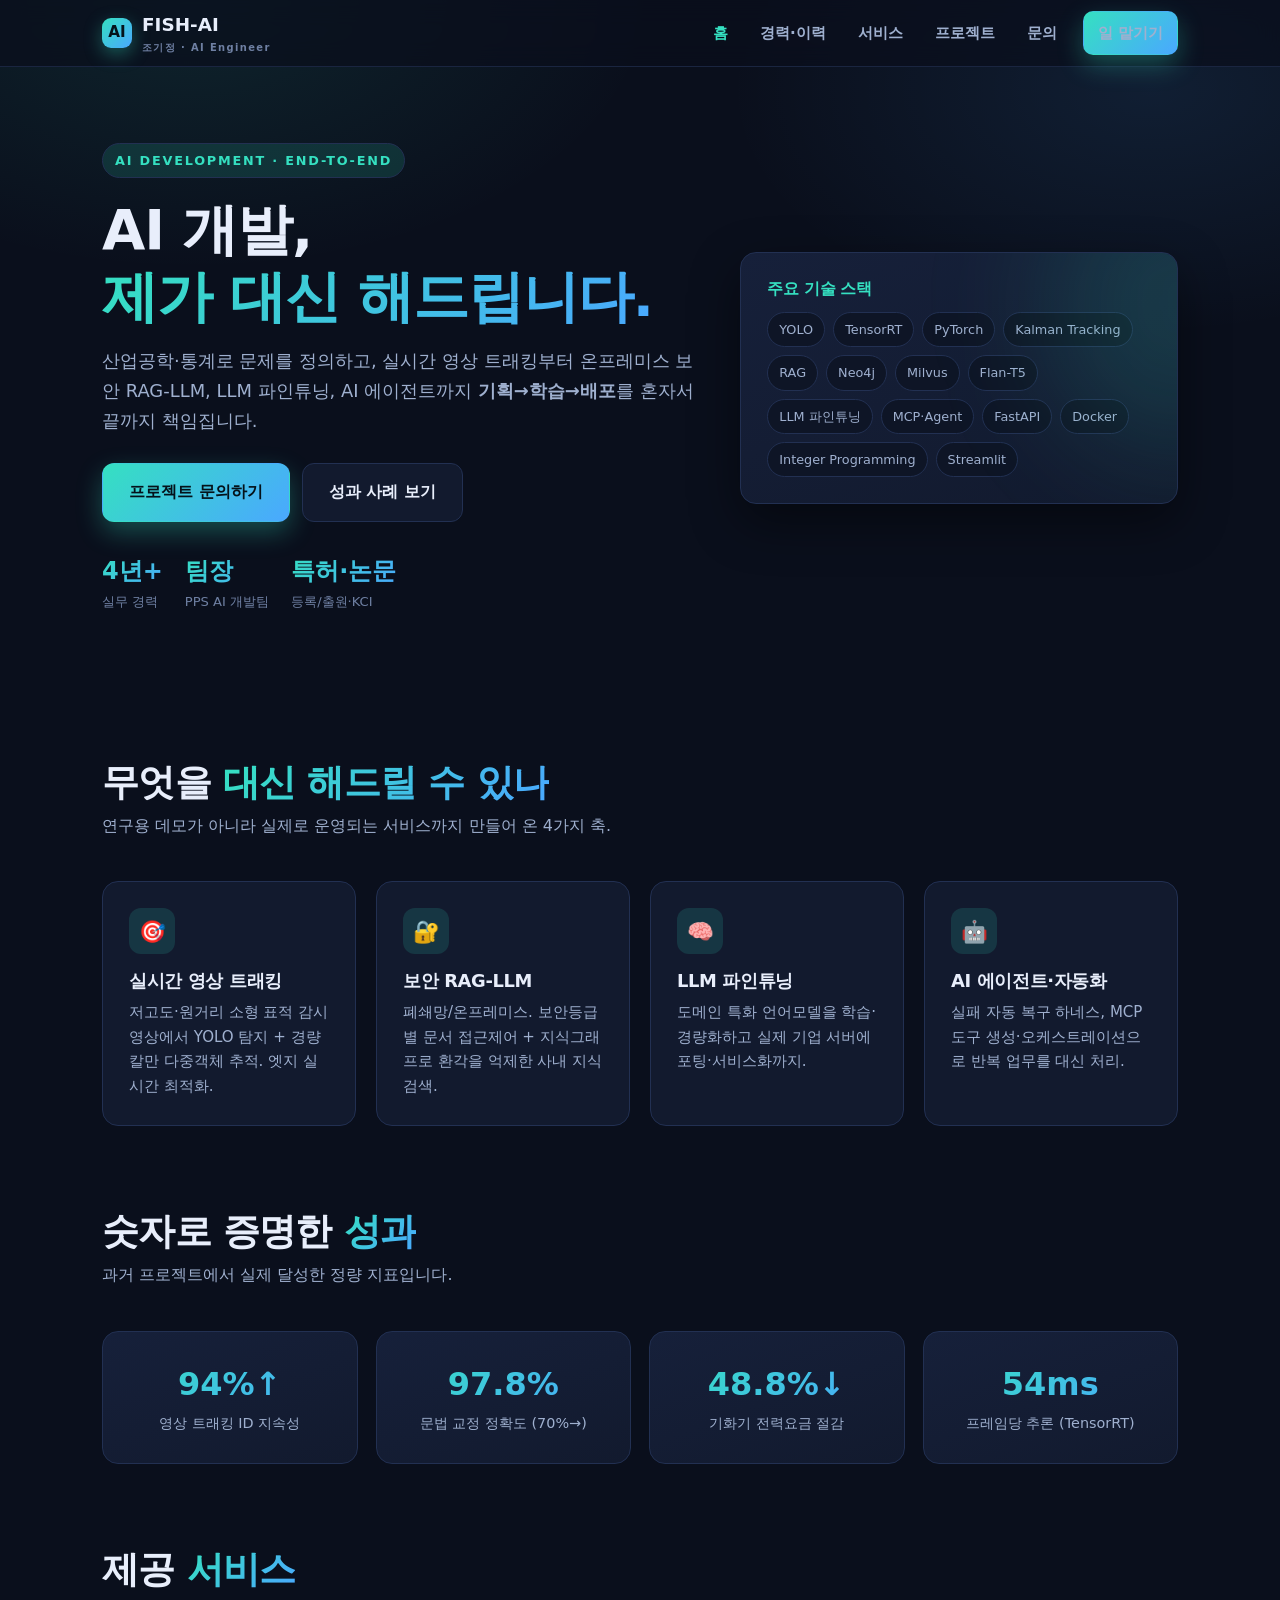
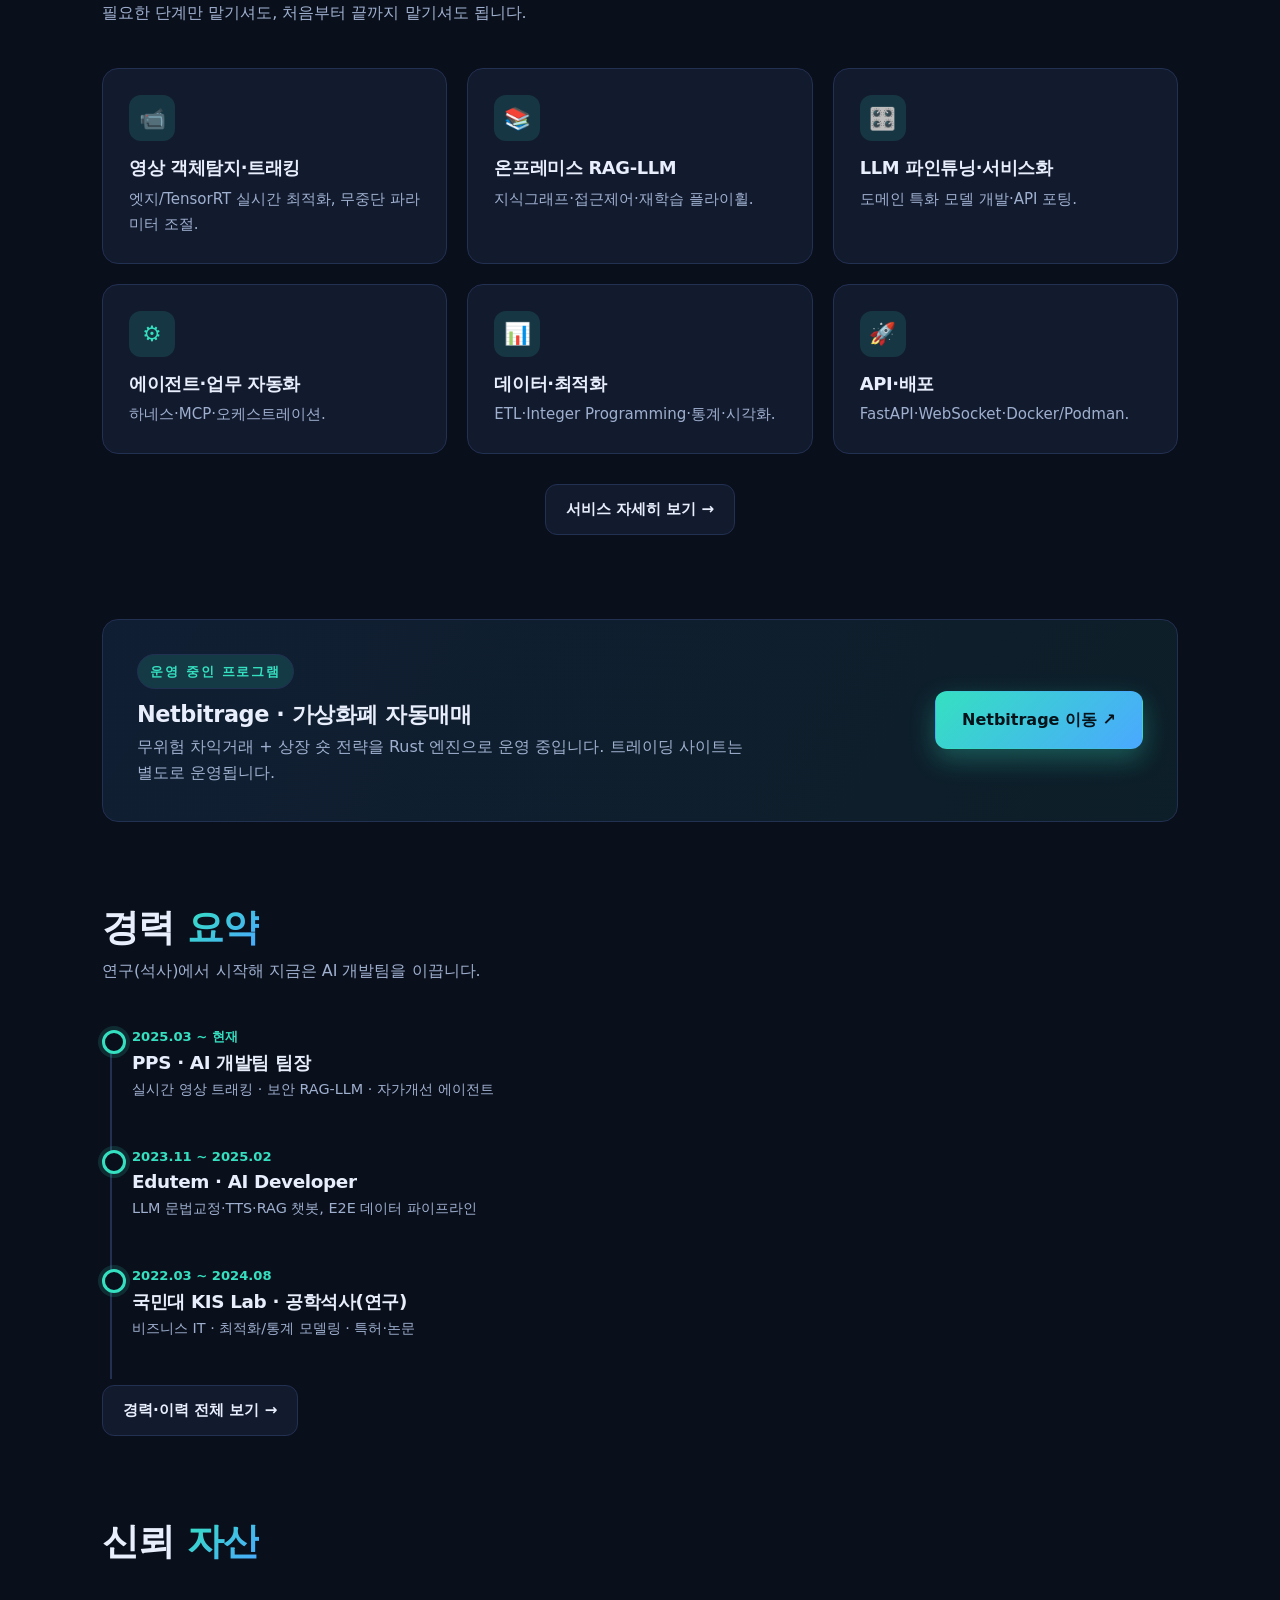
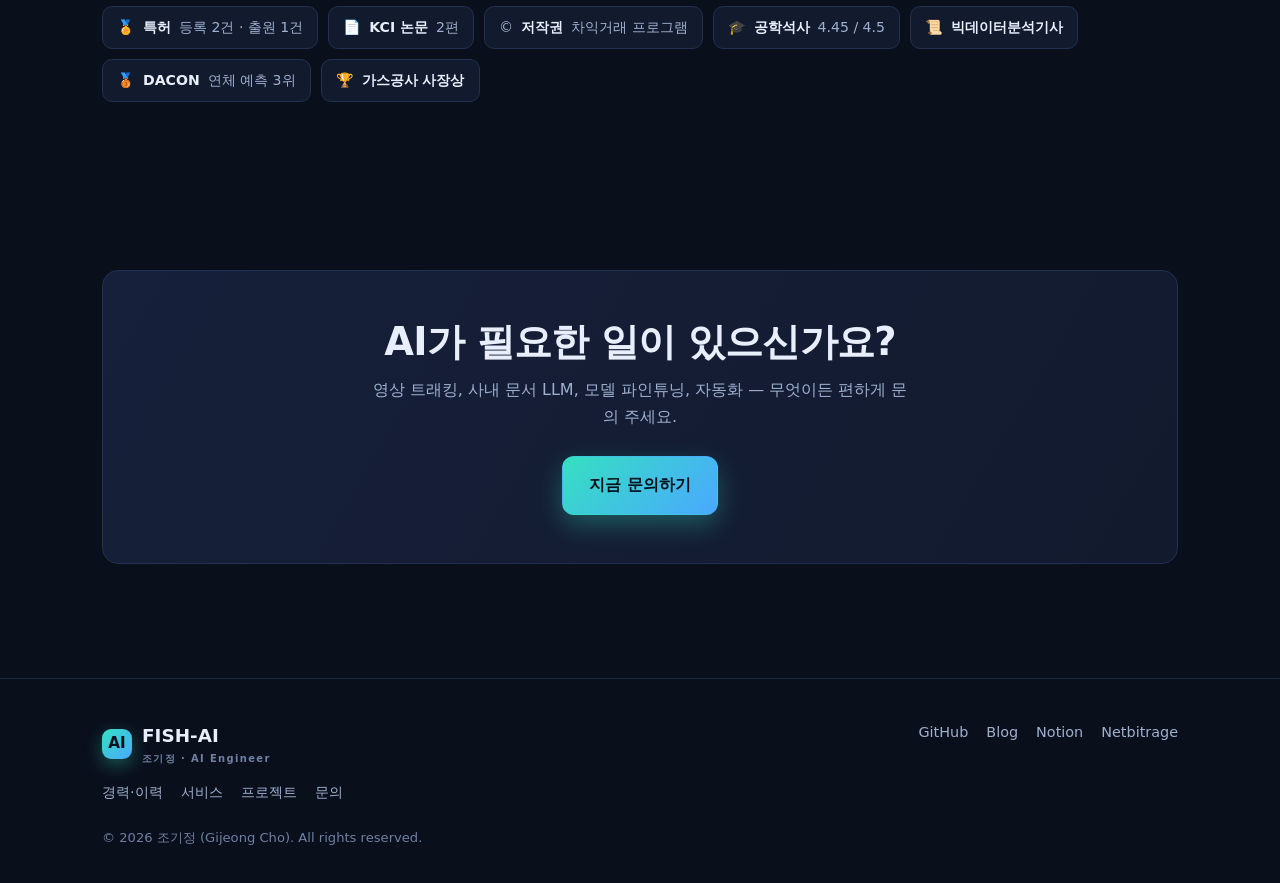
==== index.html @ a0ddce0b "first commit: AI 개발자 홈페이지 (5페이지 다크테마 + QR)" ====
<!DOCTYPE html>
<html lang="ko">
<head>
  <meta charset="UTF-8" />
  <meta name="viewport" content="width=device-width, initial-scale=1.0" />
  <title>조기정 · AI 개발 | 실시간 영상 트래킹 · 보안 RAG-LLM · 파인튜닝</title>
  <meta name="description" content="AI 개발이 필요하신가요? 실시간 영상 객체탐지·트래킹, 온프레미스 보안 RAG-LLM, LLM 파인튜닝, AI 에이전트/자동화까지 기획부터 배포까지 대신 해드립니다. PPS AI 개발팀 팀장 조기정." />
  <meta property="og:title" content="조기정 · AI 개발" />
  <meta property="og:description" content="실시간 영상 트래킹 · 보안 RAG-LLM · LLM 파인튜닝 · AI 에이전트. 기획부터 온프레미스 배포까지." />
  <meta property="og:type" content="website" />
  <link rel="stylesheet" href="css/style.css" />
</head>
<body>
  <!-- 헤더 -->
  <header class="site-header">
    <div class="wrap nav">
      <a class="brand" href="index.html">
        <span class="logo-mark">AI</span>
        <span>FISH-AI<small>조기정 · AI Engineer</small></span>
      </a>
      <nav class="nav-links">
        <a href="index.html">홈</a>
        <a href="about.html">경력·이력</a>
        <a href="services.html">서비스</a>
        <a href="projects.html">프로젝트</a>
        <a href="contact.html">문의</a>
        <a class="btn btn-primary nav-cta" href="contact.html">일 맡기기</a>
      </nav>
      <button class="nav-toggle" aria-label="메뉴 열기">☰</button>
    </div>
  </header>

  <main>
    <!-- Hero -->
    <section class="hero">
      <div class="wrap hero-grid">
        <div class="reveal">
          <span class="eyebrow">AI Development · End-to-End</span>
          <h1>AI 개발,<br /><span class="grad-text">제가 대신 해드립니다.</span></h1>
          <p class="lead">
            산업공학·통계로 문제를 정의하고, 실시간 영상 트래킹부터 온프레미스 보안 RAG-LLM,
            LLM 파인튜닝, AI 에이전트까지 <b>기획→학습→배포</b>를 혼자서 끝까지 책임집니다.
          </p>
          <div class="hero-cta">
            <a class="btn btn-primary btn-lg" href="contact.html">프로젝트 문의하기</a>
            <a class="btn btn-ghost btn-lg" href="projects.html">성과 사례 보기</a>
          </div>
          <div class="hero-meta">
            <div class="m"><b class="grad-text">4년+</b><span>실무 경력</span></div>
            <div class="m"><b class="grad-text">팀장</b><span>PPS AI 개발팀</span></div>
            <div class="m"><b class="grad-text">특허·논문</b><span>등록/출원·KCI</span></div>
          </div>
        </div>
        <div class="hero-card reveal">
          <h3>주요 기술 스택</h3>
          <div class="skill-tags">
            <span>YOLO</span><span>TensorRT</span><span>PyTorch</span><span>Kalman Tracking</span>
            <span>RAG</span><span>Neo4j</span><span>Milvus</span><span>Flan-T5</span>
            <span>LLM 파인튜닝</span><span>MCP·Agent</span><span>FastAPI</span><span>Docker</span>
            <span>Integer Programming</span><span>Streamlit</span>
          </div>
        </div>
      </div>
    </section>

    <!-- 핵심 강점 -->
    <section>
      <div class="wrap">
        <div class="section-head reveal">
          <h2 class="section-title">무엇을 <span class="grad-text">대신 해드릴 수 있나</span></h2>
          <p class="section-sub">연구용 데모가 아니라 실제로 운영되는 서비스까지 만들어 온 4가지 축.</p>
        </div>
        <div class="grid grid-4">
          <div class="card reveal">
            <div class="ico">🎯</div>
            <h3>실시간 영상 트래킹</h3>
            <p>저고도·원거리 소형 표적 감시 영상에서 YOLO 탐지 + 경량 칼만 다중객체 추적. 엣지 실시간 최적화.</p>
          </div>
          <div class="card reveal">
            <div class="ico">🔐</div>
            <h3>보안 RAG-LLM</h3>
            <p>폐쇄망/온프레미스. 보안등급별 문서 접근제어 + 지식그래프로 환각을 억제한 사내 지식 검색.</p>
          </div>
          <div class="card reveal">
            <div class="ico">🧠</div>
            <h3>LLM 파인튜닝</h3>
            <p>도메인 특화 언어모델을 학습·경량화하고 실제 기업 서버에 포팅·서비스화까지.</p>
          </div>
          <div class="card reveal">
            <div class="ico">🤖</div>
            <h3>AI 에이전트·자동화</h3>
            <p>실패 자동 복구 하네스, MCP 도구 생성·오케스트레이션으로 반복 업무를 대신 처리.</p>
          </div>
        </div>
      </div>
    </section>

    <!-- 대표 성과(정량) -->
    <section style="padding-top:0">
      <div class="wrap">
        <div class="section-head reveal">
          <h2 class="section-title">숫자로 증명한 <span class="grad-text">성과</span></h2>
          <p class="section-sub">과거 프로젝트에서 실제 달성한 정량 지표입니다.</p>
        </div>
        <div class="stats">
          <div class="stat reveal"><b class="grad-text">94%↑</b><span>영상 트래킹 ID 지속성</span></div>
          <div class="stat reveal"><b class="grad-text">97.8%</b><span>문법 교정 정확도 (70%→)</span></div>
          <div class="stat reveal"><b class="grad-text">48.8%↓</b><span>기화기 전력요금 절감</span></div>
          <div class="stat reveal"><b class="grad-text">54ms</b><span>프레임당 추론 (TensorRT)</span></div>
        </div>
      </div>
    </section>

    <!-- 서비스 요약 -->
    <section style="padding-top:0">
      <div class="wrap">
        <div class="section-head reveal">
          <h2 class="section-title">제공 <span class="grad-text">서비스</span></h2>
          <p class="section-sub">필요한 단계만 맡기셔도, 처음부터 끝까지 맡기셔도 됩니다.</p>
        </div>
        <div class="grid grid-3">
          <div class="card reveal"><div class="ico">📹</div><h3>영상 객체탐지·트래킹</h3><p>엣지/TensorRT 실시간 최적화, 무중단 파라미터 조절.</p></div>
          <div class="card reveal"><div class="ico">📚</div><h3>온프레미스 RAG-LLM</h3><p>지식그래프·접근제어·재학습 플라이휠.</p></div>
          <div class="card reveal"><div class="ico">🎛️</div><h3>LLM 파인튜닝·서비스화</h3><p>도메인 특화 모델 개발·API 포팅.</p></div>
          <div class="card reveal"><div class="ico">⚙️</div><h3>에이전트·업무 자동화</h3><p>하네스·MCP·오케스트레이션.</p></div>
          <div class="card reveal"><div class="ico">📊</div><h3>데이터·최적화</h3><p>ETL·Integer Programming·통계·시각화.</p></div>
          <div class="card reveal"><div class="ico">🚀</div><h3>API·배포</h3><p>FastAPI·WebSocket·Docker/Podman.</p></div>
        </div>
        <div style="text-align:center;margin-top:30px" class="reveal">
          <a class="btn btn-ghost" href="services.html">서비스 자세히 보기 →</a>
        </div>
      </div>
    </section>

    <!-- Netbitrage -->
    <section style="padding-top:0">
      <div class="wrap">
        <div class="promo reveal">
          <div class="txt">
            <span class="eyebrow">운영 중인 프로그램</span>
            <h3 style="margin-top:12px">Netbitrage · 가상화폐 자동매매</h3>
            <p>무위험 차익거래 + 상장 숏 전략을 Rust 엔진으로 운영 중입니다. 트레이딩 사이트는 별도로 운영됩니다.</p>
          </div>
          <a class="btn btn-primary btn-lg" href="http://netbitrage.kro.kr" target="_blank" rel="noopener">Netbitrage 이동 ↗</a>
        </div>
      </div>
    </section>

    <!-- 경력 요약 타임라인 -->
    <section style="padding-top:0">
      <div class="wrap">
        <div class="section-head reveal">
          <h2 class="section-title">경력 <span class="grad-text">요약</span></h2>
          <p class="section-sub">연구(석사)에서 시작해 지금은 AI 개발팀을 이끕니다.</p>
        </div>
        <div class="timeline">
          <div class="tl-item reveal">
            <div class="period">2025.03 ~ 현재</div>
            <h3>PPS · AI 개발팀 팀장</h3>
            <div class="org">실시간 영상 트래킹 · 보안 RAG-LLM · 자가개선 에이전트</div>
          </div>
          <div class="tl-item reveal">
            <div class="period">2023.11 ~ 2025.02</div>
            <h3>Edutem · AI Developer</h3>
            <div class="org">LLM 문법교정·TTS·RAG 챗봇, E2E 데이터 파이프라인</div>
          </div>
          <div class="tl-item reveal">
            <div class="period">2022.03 ~ 2024.08</div>
            <h3>국민대 KIS Lab · 공학석사(연구)</h3>
            <div class="org">비즈니스 IT · 최적화/통계 모델링 · 특허·논문</div>
          </div>
        </div>
        <div class="reveal"><a class="btn btn-ghost" href="about.html">경력·이력 전체 보기 →</a></div>
      </div>
    </section>

    <!-- 신뢰 배지 -->
    <section style="padding-top:0">
      <div class="wrap">
        <div class="section-head reveal">
          <h2 class="section-title">신뢰 <span class="grad-text">자산</span></h2>
        </div>
        <div class="badges reveal">
          <span class="badge">🏅 <b>특허</b> 등록 2건 · 출원 1건</span>
          <span class="badge">📄 <b>KCI 논문</b> 2편</span>
          <span class="badge">©️ <b>저작권</b> 차익거래 프로그램</span>
          <span class="badge">🎓 <b>공학석사</b> 4.45 / 4.5</span>
          <span class="badge">📜 <b>빅데이터분석기사</b></span>
          <span class="badge">🥉 <b>DACON</b> 연체 예측 3위</span>
          <span class="badge">🏆 <b>가스공사 사장상</b></span>
        </div>
      </div>
    </section>

    <!-- CTA -->
    <section>
      <div class="wrap">
        <div class="cta-band reveal">
          <h2>AI가 필요한 일이 있으신가요?</h2>
          <p>영상 트래킹, 사내 문서 LLM, 모델 파인튜닝, 자동화 — 무엇이든 편하게 문의 주세요.</p>
          <a class="btn btn-primary btn-lg" href="contact.html">지금 문의하기</a>
        </div>
      </div>
    </section>
  </main>

  <!-- 푸터 -->
  <footer class="site-footer">
    <div class="wrap">
      <div class="footer-grid">
        <div>
          <a class="brand" href="index.html"><span class="logo-mark">AI</span><span>FISH-AI<small>조기정 · AI Engineer</small></span></a>
          <div class="footer-links" style="margin-top:14px">
            <a href="about.html">경력·이력</a>
            <a href="services.html">서비스</a>
            <a href="projects.html">프로젝트</a>
            <a href="contact.html">문의</a>
          </div>
        </div>
        <div class="footer-links" style="align-items:flex-start">
          <a href="https://github.com/GiJeongCho" target="_blank" rel="noopener">GitHub</a>
          <a href="https://wzxcv123.tistory.com/" target="_blank" rel="noopener">Blog</a>
          <a href="https://leaf-drill-a6f.notion.site/Profile_Gi_Jeong_Cho-66f60842a1c74bcc870d126a96f8743e" target="_blank" rel="noopener">Notion</a>
          <a href="http://netbitrage.kro.kr" target="_blank" rel="noopener">Netbitrage</a>
        </div>
      </div>
      <div class="copyright">© <span id="year">2026</span> 조기정 (Gijeong Cho). All rights reserved.</div>
    </div>
  </footer>

  <script src="js/main.js"></script>
</body>
</html>
---- css/style.css ----
/* =========================================================================
   FISH-AI · 조기정 AI 개발자 홈페이지
   다크 네이비 + 민트/시안 디자인 시스템 (넷비트라지 톤 계열)
   빌드 도구 없이 정적 서빙만으로 동작.
   ========================================================================= */

:root {
  --bg: #0a0f1c;
  --bg-2: #0e1526;
  --panel: #121a2e;
  --panel-2: #16203a;
  --line: #223052;
  --line-soft: #1a2540;
  --text: #e8eefb;
  --text-2: #9fb0cf;
  --muted: #6f80a3;
  --mint: #35e0c1;
  --cyan: #4aa8ff;
  --mint-dim: rgba(53, 224, 193, 0.14);
  --cyan-dim: rgba(74, 168, 255, 0.12);
  --danger: #ff6b6b;
  --gold: #ffd166;
  --radius: 16px;
  --radius-sm: 10px;
  --shadow: 0 18px 50px rgba(0, 0, 0, 0.45);
  --shadow-soft: 0 8px 24px rgba(0, 0, 0, 0.3);
  --grad: linear-gradient(135deg, var(--mint), var(--cyan));
  --maxw: 1120px;
  --font: "Pretendard", "Noto Sans KR", system-ui, -apple-system, "Segoe UI", Roboto, sans-serif;
}

* { box-sizing: border-box; margin: 0; padding: 0; }

html { scroll-behavior: smooth; }

body {
  font-family: var(--font);
  background: var(--bg);
  color: var(--text);
  line-height: 1.65;
  -webkit-font-smoothing: antialiased;
  overflow-x: hidden;
}

/* 배경 은은한 그라디언트 오브 */
body::before {
  content: "";
  position: fixed;
  inset: 0;
  z-index: -2;
  background:
    radial-gradient(60% 50% at 15% 0%, rgba(53, 224, 193, 0.10), transparent 60%),
    radial-gradient(55% 45% at 90% 10%, rgba(74, 168, 255, 0.10), transparent 60%),
    var(--bg);
}

a { color: inherit; text-decoration: none; }
img { max-width: 100%; display: block; }

.wrap { width: 100%; max-width: var(--maxw); margin: 0 auto; padding: 0 22px; }

/* ---------- 타이포 ---------- */
h1, h2, h3 { line-height: 1.2; letter-spacing: -0.02em; font-weight: 800; }
h2.section-title { font-size: clamp(1.5rem, 3.4vw, 2.3rem); }
.section-sub { color: var(--text-2); margin-top: 8px; max-width: 62ch; }
.grad-text {
  background: var(--grad);
  -webkit-background-clip: text;
  background-clip: text;
  -webkit-text-fill-color: transparent;
}
.eyebrow {
  display: inline-flex; align-items: center; gap: 8px;
  font-size: 0.8rem; font-weight: 700; letter-spacing: 0.14em;
  text-transform: uppercase; color: var(--mint);
  padding: 6px 12px; border: 1px solid var(--line);
  border-radius: 999px; background: var(--mint-dim);
}

/* ---------- 헤더 ---------- */
.site-header {
  position: sticky; top: 0; z-index: 100;
  backdrop-filter: blur(12px);
  background: rgba(10, 15, 28, 0.72);
  border-bottom: 1px solid var(--line-soft);
}
.nav {
  display: flex; align-items: center; justify-content: space-between;
  height: 66px;
}
.brand { display: flex; align-items: center; gap: 10px; font-weight: 800; font-size: 1.15rem; }
.brand .logo-mark {
  width: 30px; height: 30px; border-radius: 9px;
  background: var(--grad); display: grid; place-items: center;
  color: #04121a; font-weight: 900; font-size: 0.95rem;
  box-shadow: 0 6px 18px rgba(53, 224, 193, 0.35);
}
.brand small { display: block; font-size: 0.62rem; color: var(--muted); letter-spacing: 0.14em; font-weight: 600; }
.nav-links { display: flex; align-items: center; gap: 4px; }
.nav-links a {
  padding: 9px 14px; border-radius: 10px; color: var(--text-2);
  font-weight: 600; font-size: 0.94rem; transition: 0.2s;
}
.nav-links a:hover { color: var(--text); background: var(--panel); }
.nav-links a.active { color: var(--mint); }
.nav-cta { margin-left: 8px; }
.nav-toggle {
  display: none; background: none; border: 1px solid var(--line);
  color: var(--text); width: 42px; height: 42px; border-radius: 10px;
  font-size: 1.3rem; cursor: pointer;
}

/* ---------- 버튼 ---------- */
.btn {
  display: inline-flex; align-items: center; gap: 8px;
  padding: 12px 20px; border-radius: 12px; font-weight: 700;
  font-size: 0.95rem; cursor: pointer; border: 1px solid transparent;
  transition: transform 0.15s, box-shadow 0.2s, background 0.2s;
}
.btn:active { transform: translateY(1px); }
.btn-primary { background: var(--grad); color: #04121a; box-shadow: 0 10px 26px rgba(53, 224, 193, 0.3); }
.btn-primary:hover { box-shadow: 0 14px 34px rgba(53, 224, 193, 0.45); }
.btn-ghost { background: var(--panel); color: var(--text); border-color: var(--line); }
.btn-ghost:hover { border-color: var(--mint); color: var(--mint); }
.btn-lg { padding: 15px 26px; font-size: 1rem; }

/* ---------- 섹션 공통 ---------- */
section { padding: 84px 0; }
.section-head { margin-bottom: 42px; }

/* ---------- Hero ---------- */
.hero { padding: 76px 0 64px; position: relative; }
.hero-grid { display: grid; grid-template-columns: 1.15fr 0.85fr; gap: 46px; align-items: center; }
.hero h1 { font-size: clamp(2.1rem, 5.4vw, 3.5rem); margin: 18px 0 16px; }
.hero p.lead { font-size: 1.12rem; color: var(--text-2); max-width: 54ch; }
.hero-cta { display: flex; gap: 12px; margin-top: 28px; flex-wrap: wrap; }
.hero-meta { display: flex; gap: 22px; margin-top: 30px; flex-wrap: wrap; }
.hero-meta .m { display: flex; flex-direction: column; }
.hero-meta .m b { font-size: 1.5rem; }
.hero-meta .m span { font-size: 0.82rem; color: var(--muted); }

.hero-card {
  background: linear-gradient(160deg, var(--panel-2), var(--panel));
  border: 1px solid var(--line); border-radius: var(--radius);
  padding: 26px; box-shadow: var(--shadow); position: relative; overflow: hidden;
}
.hero-card::after {
  content: ""; position: absolute; top: -40%; right: -30%;
  width: 60%; height: 120%; background: var(--mint-dim);
  filter: blur(60px); border-radius: 50%;
}
.hero-card h3 { font-size: 1rem; color: var(--mint); margin-bottom: 14px; position: relative; }
.skill-tags { display: flex; flex-wrap: wrap; gap: 8px; position: relative; }
.skill-tags span {
  font-size: 0.8rem; padding: 6px 11px; border-radius: 999px;
  background: var(--bg-2); border: 1px solid var(--line); color: var(--text-2);
}

/* ---------- 카드 그리드 ---------- */
.grid { display: grid; gap: 20px; }
.grid-2 { grid-template-columns: repeat(2, 1fr); }
.grid-3 { grid-template-columns: repeat(3, 1fr); }
.grid-4 { grid-template-columns: repeat(4, 1fr); }

.card {
  background: var(--panel); border: 1px solid var(--line);
  border-radius: var(--radius); padding: 26px; transition: 0.25s;
  position: relative; overflow: hidden;
}
.card:hover { border-color: var(--mint); transform: translateY(-4px); box-shadow: var(--shadow-soft); }
.card .ico {
  width: 46px; height: 46px; border-radius: 12px; display: grid; place-items: center;
  background: var(--mint-dim); color: var(--mint); font-size: 1.35rem; margin-bottom: 16px;
}
.card h3 { font-size: 1.12rem; margin-bottom: 8px; }
.card p { color: var(--text-2); font-size: 0.94rem; }
.card ul { color: var(--text-2); font-size: 0.9rem; margin-top: 10px; padding-left: 18px; }
.card ul li { margin-bottom: 4px; }

/* ---------- 성과 스탯 ---------- */
.stats { display: grid; grid-template-columns: repeat(4, 1fr); gap: 18px; }
.stat {
  background: linear-gradient(160deg, var(--panel-2), var(--panel));
  border: 1px solid var(--line); border-radius: var(--radius);
  padding: 26px 22px; text-align: center;
}
.stat b { display: block; font-size: 2rem; font-weight: 900; }
.stat span { color: var(--text-2); font-size: 0.9rem; }

/* ---------- Netbitrage 카드 ---------- */
.promo {
  background: linear-gradient(120deg, rgba(74, 168, 255, 0.10), rgba(53, 224, 193, 0.08));
  border: 1px solid var(--line); border-radius: var(--radius);
  padding: 34px; display: flex; align-items: center; justify-content: space-between; gap: 24px; flex-wrap: wrap;
}
.promo .txt h3 { font-size: 1.4rem; margin-bottom: 6px; }
.promo .txt p { color: var(--text-2); max-width: 60ch; }

/* ---------- 타임라인 ---------- */
.timeline { position: relative; padding-left: 30px; }
.timeline::before {
  content: ""; position: absolute; left: 8px; top: 6px; bottom: 6px;
  width: 2px; background: var(--line);
}
.tl-item { position: relative; padding-bottom: 34px; }
.tl-item::before {
  content: ""; position: absolute; left: -30px; top: 4px;
  width: 18px; height: 18px; border-radius: 50%;
  background: var(--bg); border: 3px solid var(--mint);
  box-shadow: 0 0 0 4px var(--mint-dim);
}
.tl-item .period { font-size: 0.82rem; color: var(--mint); font-weight: 700; }
.tl-item h3 { font-size: 1.15rem; margin: 4px 0 4px; }
.tl-item .org { color: var(--text-2); font-size: 0.9rem; margin-bottom: 10px; }
.tl-item ul { color: var(--text-2); font-size: 0.93rem; padding-left: 18px; }
.tl-item ul li { margin-bottom: 5px; }

/* ---------- 배지/리스트 ---------- */
.badges { display: flex; flex-wrap: wrap; gap: 10px; }
.badge {
  display: inline-flex; align-items: center; gap: 8px;
  padding: 9px 14px; border-radius: 10px; font-size: 0.88rem;
  background: var(--panel); border: 1px solid var(--line); color: var(--text-2);
}
.badge b { color: var(--text); }

.def-list { display: grid; grid-template-columns: 150px 1fr; gap: 10px 18px; }
.def-list dt { color: var(--mint); font-weight: 700; font-size: 0.9rem; }
.def-list dd { color: var(--text-2); font-size: 0.94rem; }

/* ---------- 프로젝트 ---------- */
.proj { display: flex; flex-direction: column; }
.proj .tag { align-self: flex-start; font-size: 0.72rem; letter-spacing: 0.1em; text-transform: uppercase;
  color: var(--cyan); background: var(--cyan-dim); border: 1px solid var(--line);
  padding: 4px 10px; border-radius: 999px; margin-bottom: 12px; }
.proj .metrics { display: flex; flex-wrap: wrap; gap: 8px; margin-top: 14px; }
.proj .metrics span { font-size: 0.8rem; color: var(--mint); background: var(--mint-dim);
  border-radius: 8px; padding: 4px 9px; font-weight: 700; }

/* ---------- 폼 ---------- */
.contact-grid { display: grid; grid-template-columns: 1.1fr 0.9fr; gap: 34px; }
.form-panel, .info-panel {
  background: var(--panel); border: 1px solid var(--line);
  border-radius: var(--radius); padding: 30px;
}
.field { margin-bottom: 18px; }
.field label { display: block; font-size: 0.88rem; font-weight: 600; margin-bottom: 7px; color: var(--text-2); }
.field input, .field select, .field textarea {
  width: 100%; padding: 12px 14px; border-radius: 10px;
  background: var(--bg-2); border: 1px solid var(--line); color: var(--text);
  font-family: inherit; font-size: 0.95rem; transition: 0.2s;
}
.field input:focus, .field select:focus, .field textarea:focus {
  outline: none; border-color: var(--mint); box-shadow: 0 0 0 3px var(--mint-dim);
}
.field textarea { min-height: 130px; resize: vertical; }
.form-note { font-size: 0.82rem; color: var(--muted); margin-top: 6px; }

.info-row { display: flex; align-items: center; gap: 14px; padding: 14px 0; border-bottom: 1px solid var(--line-soft); }
.info-row:last-child { border-bottom: none; }
.info-row .ico { width: 42px; height: 42px; border-radius: 11px; background: var(--mint-dim);
  color: var(--mint); display: grid; place-items: center; font-size: 1.15rem; flex-shrink: 0; }
.info-row .t { font-size: 0.78rem; color: var(--muted); }
.info-row .v { font-weight: 600; }

.qr-box { text-align: center; margin-top: 22px; padding-top: 22px; border-top: 1px solid var(--line-soft); }
.qr-box img { width: 148px; height: 148px; margin: 12px auto 8px; background: #fff; border-radius: 12px; padding: 8px; }
.qr-box .qr-fallback {
  width: 148px; height: 148px; margin: 12px auto 8px; border-radius: 12px;
  display: grid; place-items: center; background: var(--bg-2); border: 1px dashed var(--line);
  color: var(--muted); font-size: 0.8rem; text-align: center; padding: 10px;
}

/* ---------- CTA 밴드 ---------- */
.cta-band {
  background: linear-gradient(120deg, var(--panel-2), var(--panel));
  border: 1px solid var(--line); border-radius: var(--radius);
  padding: 48px; text-align: center;
}
.cta-band h2 { font-size: clamp(1.6rem, 3.6vw, 2.4rem); }
.cta-band p { color: var(--text-2); margin: 12px auto 26px; max-width: 54ch; }

/* ---------- 푸터 ---------- */
.site-footer { border-top: 1px solid var(--line-soft); padding: 42px 0 34px; margin-top: 30px; }
.footer-grid { display: flex; justify-content: space-between; gap: 24px; flex-wrap: wrap; }
.footer-grid .brand { margin-bottom: 12px; }
.footer-links { display: flex; gap: 18px; flex-wrap: wrap; }
.footer-links a { color: var(--text-2); font-size: 0.9rem; }
.footer-links a:hover { color: var(--mint); }
.copyright { color: var(--muted); font-size: 0.82rem; margin-top: 22px; }

/* ---------- 스크롤 등장 애니메이션 ---------- */
.reveal { opacity: 0; transform: translateY(24px); transition: opacity 0.7s, transform 0.7s; }
.reveal.in { opacity: 1; transform: none; }

/* ---------- 반응형 ---------- */
@media (max-width: 900px) {
  .hero-grid { grid-template-columns: 1fr; }
  .grid-3, .grid-4 { grid-template-columns: repeat(2, 1fr); }
  .stats { grid-template-columns: repeat(2, 1fr); }
  .contact-grid { grid-template-columns: 1fr; }
  .def-list { grid-template-columns: 110px 1fr; }
}
@media (max-width: 640px) {
  section { padding: 60px 0; }
  .nav-links {
    position: fixed; top: 66px; left: 0; right: 0;
    flex-direction: column; align-items: stretch; gap: 2px;
    background: var(--bg-2); border-bottom: 1px solid var(--line);
    padding: 12px 18px; transform: translateY(-140%); transition: transform 0.3s; z-index: 90;
  }
  .nav-links.open { transform: none; }
  .nav-links a { padding: 13px 12px; }
  .nav-toggle { display: grid; place-items: center; }
  .grid-2, .grid-3, .grid-4 { grid-template-columns: 1fr; }
  .promo { flex-direction: column; align-items: flex-start; }
  .cta-band { padding: 34px 22px; }
}
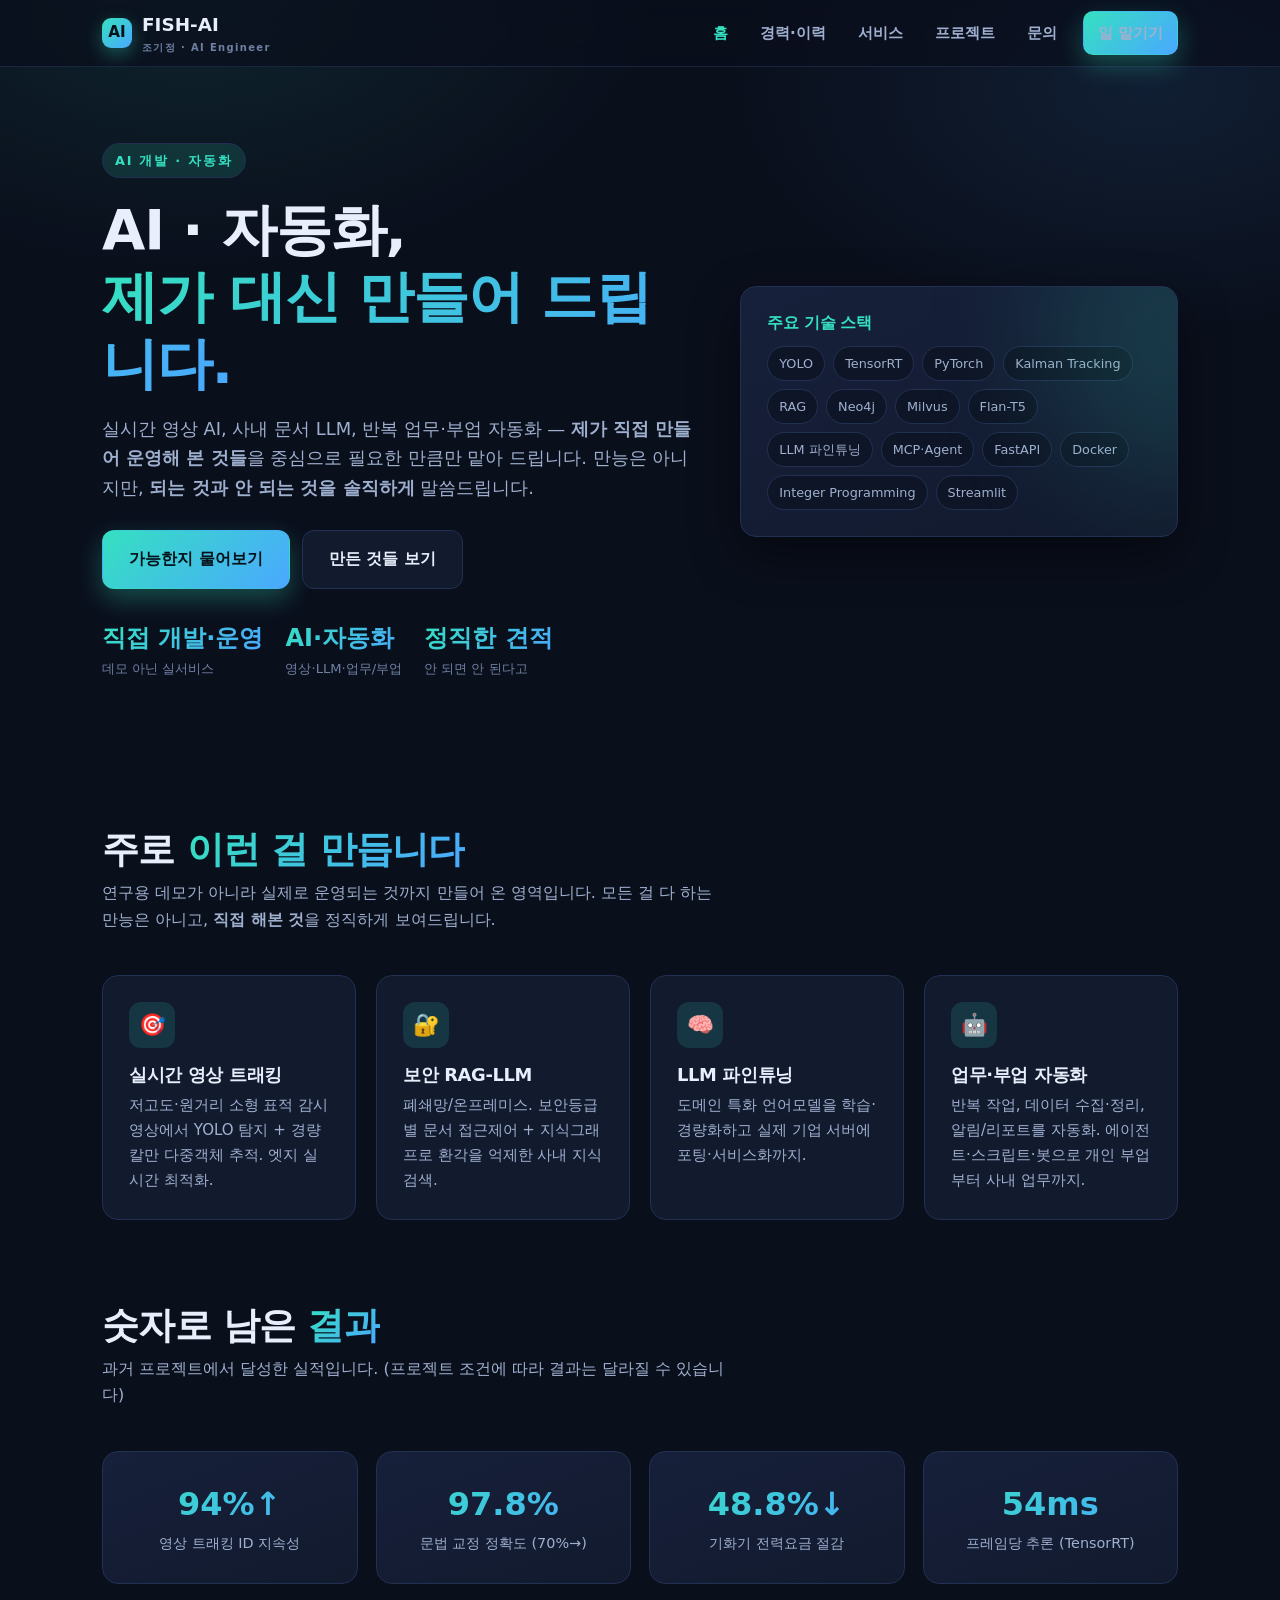
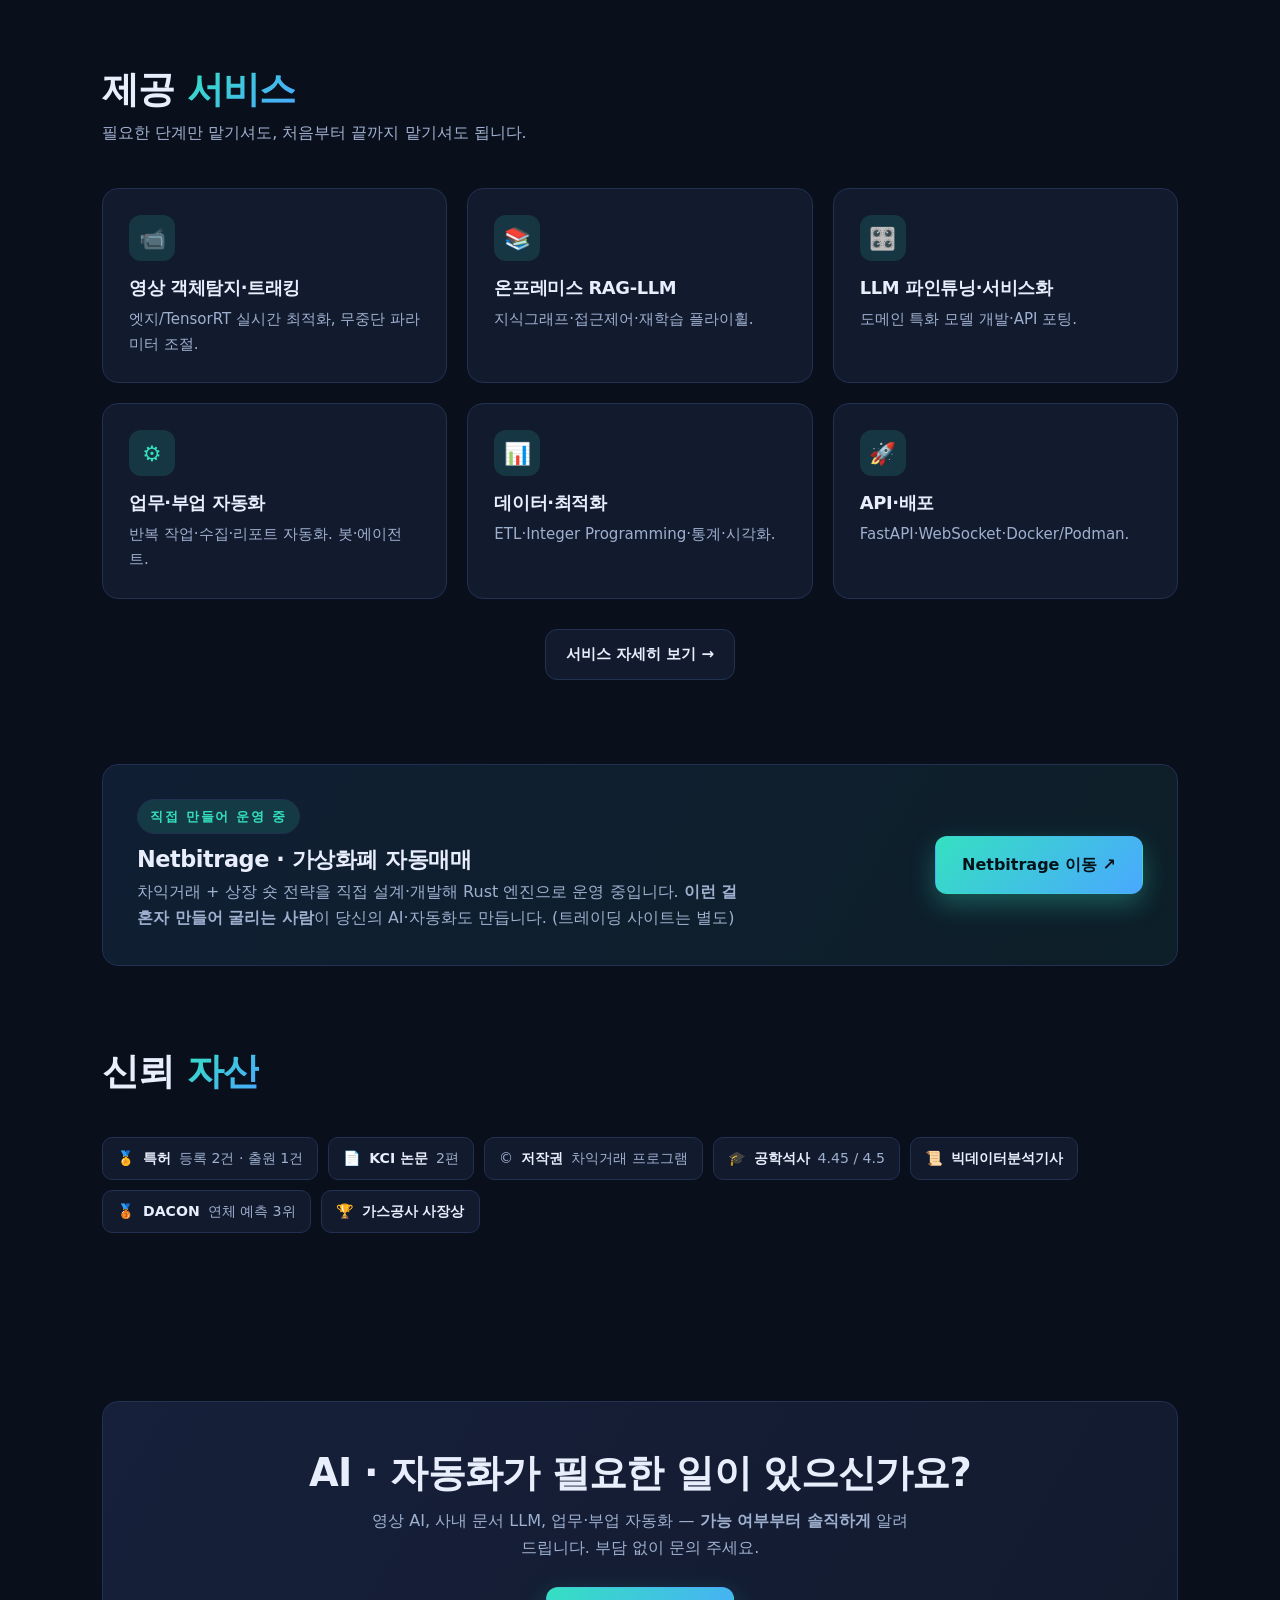
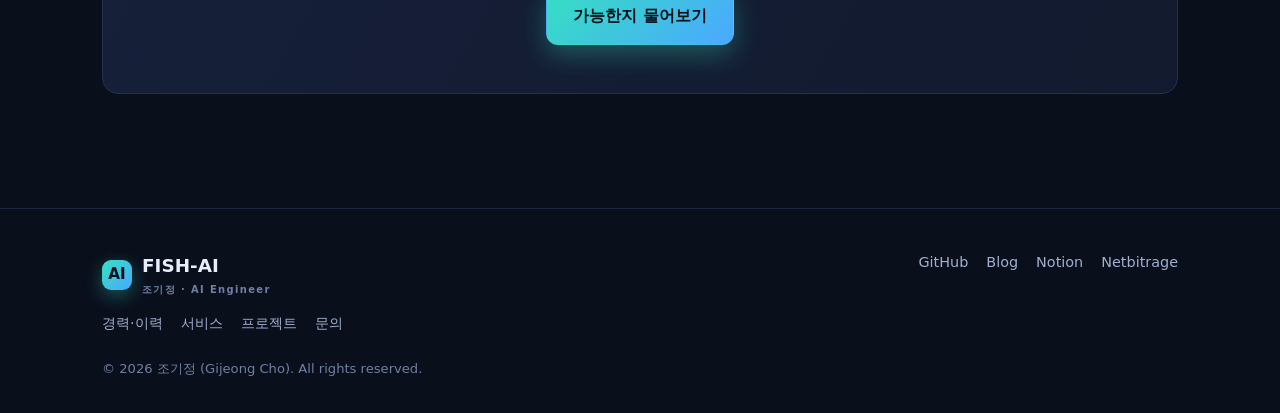
==== commit d5a00814: "홈에서 경력삭제, ai부업, 자동화, 경력은 빼기" ====
--- a/index.html
+++ b/index.html
@@ -3,10 +3,10 @@
 <head>
   <meta charset="UTF-8" />
   <meta name="viewport" content="width=device-width, initial-scale=1.0" />
-  <title>조기정 · AI 개발 | 실시간 영상 트래킹 · 보안 RAG-LLM · 파인튜닝</title>
-  <meta name="description" content="AI 개발이 필요하신가요? 실시간 영상 객체탐지·트래킹, 온프레미스 보안 RAG-LLM, LLM 파인튜닝, AI 에이전트/자동화까지 기획부터 배포까지 대신 해드립니다. PPS AI 개발팀 팀장 조기정." />
-  <meta property="og:title" content="조기정 · AI 개발" />
-  <meta property="og:description" content="실시간 영상 트래킹 · 보안 RAG-LLM · LLM 파인튜닝 · AI 에이전트. 기획부터 온프레미스 배포까지." />
+  <title>FISH-AI · AI 개발 & 자동화 | 영상 AI · 문서 LLM · 업무/부업 자동화</title>
+  <meta name="description" content="AI·자동화가 필요하신가요? 실시간 영상 AI, 사내 문서 LLM, 반복 업무·부업 자동화를 직접 만들어 운영해 본 개발자가 필요한 만큼만 맡아 드립니다. 가능 여부부터 솔직하게." />
+  <meta property="og:title" content="FISH-AI · AI 개발 & 자동화" />
+  <meta property="og:description" content="영상 AI · 문서 LLM · 업무/부업 자동화. 직접 만들어 운영해 본 것들을 중심으로." />
   <meta property="og:type" content="website" />
   <link rel="stylesheet" href="css/style.css" />
 </head>
@@ -35,20 +35,20 @@
     <section class="hero">
       <div class="wrap hero-grid">
         <div class="reveal">
-          <span class="eyebrow">AI Development · End-to-End</span>
-          <h1>AI 개발,<br /><span class="grad-text">제가 대신 해드립니다.</span></h1>
+          <span class="eyebrow">AI 개발 · 자동화</span>
+          <h1>AI · 자동화,<br /><span class="grad-text">제가 대신 만들어 드립니다.</span></h1>
           <p class="lead">
-            산업공학·통계로 문제를 정의하고, 실시간 영상 트래킹부터 온프레미스 보안 RAG-LLM,
-            LLM 파인튜닝, AI 에이전트까지 <b>기획→학습→배포</b>를 혼자서 끝까지 책임집니다.
+            실시간 영상 AI, 사내 문서 LLM, 반복 업무·부업 자동화 — <b>제가 직접 만들어 운영해 본 것들</b>을
+            중심으로 필요한 만큼만 맡아 드립니다. 만능은 아니지만, <b>되는 것과 안 되는 것을 솔직하게</b> 말씀드립니다.
           </p>
           <div class="hero-cta">
-            <a class="btn btn-primary btn-lg" href="contact.html">프로젝트 문의하기</a>
-            <a class="btn btn-ghost btn-lg" href="projects.html">성과 사례 보기</a>
+            <a class="btn btn-primary btn-lg" href="contact.html">가능한지 물어보기</a>
+            <a class="btn btn-ghost btn-lg" href="projects.html">만든 것들 보기</a>
           </div>
           <div class="hero-meta">
-            <div class="m"><b class="grad-text">4년+</b><span>실무 경력</span></div>
-            <div class="m"><b class="grad-text">팀장</b><span>PPS AI 개발팀</span></div>
-            <div class="m"><b class="grad-text">특허·논문</b><span>등록/출원·KCI</span></div>
+            <div class="m"><b class="grad-text">직접 개발·운영</b><span>데모 아닌 실서비스</span></div>
+            <div class="m"><b class="grad-text">AI·자동화</b><span>영상·LLM·업무/부업</span></div>
+            <div class="m"><b class="grad-text">정직한 견적</b><span>안 되면 안 된다고</span></div>
           </div>
         </div>
         <div class="hero-card reveal">
@@ -67,8 +67,8 @@
     <section>
       <div class="wrap">
         <div class="section-head reveal">
-          <h2 class="section-title">무엇을 <span class="grad-text">대신 해드릴 수 있나</span></h2>
-          <p class="section-sub">연구용 데모가 아니라 실제로 운영되는 서비스까지 만들어 온 4가지 축.</p>
+          <h2 class="section-title">주로 <span class="grad-text">이런 걸 만듭니다</span></h2>
+          <p class="section-sub">연구용 데모가 아니라 실제로 운영되는 것까지 만들어 온 영역입니다. 모든 걸 다 하는 만능은 아니고, <b>직접 해본 것</b>을 정직하게 보여드립니다.</p>
         </div>
         <div class="grid grid-4">
           <div class="card reveal">
@@ -88,8 +88,8 @@
           </div>
           <div class="card reveal">
             <div class="ico">🤖</div>
-            <h3>AI 에이전트·자동화</h3>
-            <p>실패 자동 복구 하네스, MCP 도구 생성·오케스트레이션으로 반복 업무를 대신 처리.</p>
+            <h3>업무·부업 자동화</h3>
+            <p>반복 작업, 데이터 수집·정리, 알림/리포트를 자동화. 에이전트·스크립트·봇으로 개인 부업부터 사내 업무까지.</p>
           </div>
         </div>
       </div>
@@ -99,8 +99,8 @@
     <section style="padding-top:0">
       <div class="wrap">
         <div class="section-head reveal">
-          <h2 class="section-title">숫자로 증명한 <span class="grad-text">성과</span></h2>
-          <p class="section-sub">과거 프로젝트에서 실제 달성한 정량 지표입니다.</p>
+          <h2 class="section-title">숫자로 남은 <span class="grad-text">결과</span></h2>
+          <p class="section-sub">과거 프로젝트에서 달성한 실적입니다. (프로젝트 조건에 따라 결과는 달라질 수 있습니다)</p>
         </div>
         <div class="stats">
           <div class="stat reveal"><b class="grad-text">94%↑</b><span>영상 트래킹 ID 지속성</span></div>
@@ -122,7 +122,7 @@
           <div class="card reveal"><div class="ico">📹</div><h3>영상 객체탐지·트래킹</h3><p>엣지/TensorRT 실시간 최적화, 무중단 파라미터 조절.</p></div>
           <div class="card reveal"><div class="ico">📚</div><h3>온프레미스 RAG-LLM</h3><p>지식그래프·접근제어·재학습 플라이휠.</p></div>
           <div class="card reveal"><div class="ico">🎛️</div><h3>LLM 파인튜닝·서비스화</h3><p>도메인 특화 모델 개발·API 포팅.</p></div>
-          <div class="card reveal"><div class="ico">⚙️</div><h3>에이전트·업무 자동화</h3><p>하네스·MCP·오케스트레이션.</p></div>
+          <div class="card reveal"><div class="ico">⚙️</div><h3>업무·부업 자동화</h3><p>반복 작업·수집·리포트 자동화. 봇·에이전트.</p></div>
           <div class="card reveal"><div class="ico">📊</div><h3>데이터·최적화</h3><p>ETL·Integer Programming·통계·시각화.</p></div>
           <div class="card reveal"><div class="ico">🚀</div><h3>API·배포</h3><p>FastAPI·WebSocket·Docker/Podman.</p></div>
         </div>
@@ -137,40 +137,13 @@
       <div class="wrap">
         <div class="promo reveal">
           <div class="txt">
-            <span class="eyebrow">운영 중인 프로그램</span>
+            <span class="eyebrow">직접 만들어 운영 중</span>
             <h3 style="margin-top:12px">Netbitrage · 가상화폐 자동매매</h3>
-            <p>무위험 차익거래 + 상장 숏 전략을 Rust 엔진으로 운영 중입니다. 트레이딩 사이트는 별도로 운영됩니다.</p>
+            <p>차익거래 + 상장 숏 전략을 직접 설계·개발해 Rust 엔진으로 운영 중입니다.
+               <b>이런 걸 혼자 만들어 굴리는 사람</b>이 당신의 AI·자동화도 만듭니다. (트레이딩 사이트는 별도)</p>
           </div>
           <a class="btn btn-primary btn-lg" href="http://netbitrage.kro.kr" target="_blank" rel="noopener">Netbitrage 이동 ↗</a>
         </div>
-      </div>
-    </section>
-
-    <!-- 경력 요약 타임라인 -->
-    <section style="padding-top:0">
-      <div class="wrap">
-        <div class="section-head reveal">
-          <h2 class="section-title">경력 <span class="grad-text">요약</span></h2>
-          <p class="section-sub">연구(석사)에서 시작해 지금은 AI 개발팀을 이끕니다.</p>
-        </div>
-        <div class="timeline">
-          <div class="tl-item reveal">
-            <div class="period">2025.03 ~ 현재</div>
-            <h3>PPS · AI 개발팀 팀장</h3>
-            <div class="org">실시간 영상 트래킹 · 보안 RAG-LLM · 자가개선 에이전트</div>
-          </div>
-          <div class="tl-item reveal">
-            <div class="period">2023.11 ~ 2025.02</div>
-            <h3>Edutem · AI Developer</h3>
-            <div class="org">LLM 문법교정·TTS·RAG 챗봇, E2E 데이터 파이프라인</div>
-          </div>
-          <div class="tl-item reveal">
-            <div class="period">2022.03 ~ 2024.08</div>
-            <h3>국민대 KIS Lab · 공학석사(연구)</h3>
-            <div class="org">비즈니스 IT · 최적화/통계 모델링 · 특허·논문</div>
-          </div>
-        </div>
-        <div class="reveal"><a class="btn btn-ghost" href="about.html">경력·이력 전체 보기 →</a></div>
       </div>
     </section>
 
@@ -196,9 +169,9 @@
     <section>
       <div class="wrap">
         <div class="cta-band reveal">
-          <h2>AI가 필요한 일이 있으신가요?</h2>
-          <p>영상 트래킹, 사내 문서 LLM, 모델 파인튜닝, 자동화 — 무엇이든 편하게 문의 주세요.</p>
-          <a class="btn btn-primary btn-lg" href="contact.html">지금 문의하기</a>
+          <h2>AI · 자동화가 필요한 일이 있으신가요?</h2>
+          <p>영상 AI, 사내 문서 LLM, 업무·부업 자동화 — <b>가능 여부부터 솔직하게</b> 알려드립니다. 부담 없이 문의 주세요.</p>
+          <a class="btn btn-primary btn-lg" href="contact.html">가능한지 물어보기</a>
         </div>
       </div>
     </section>
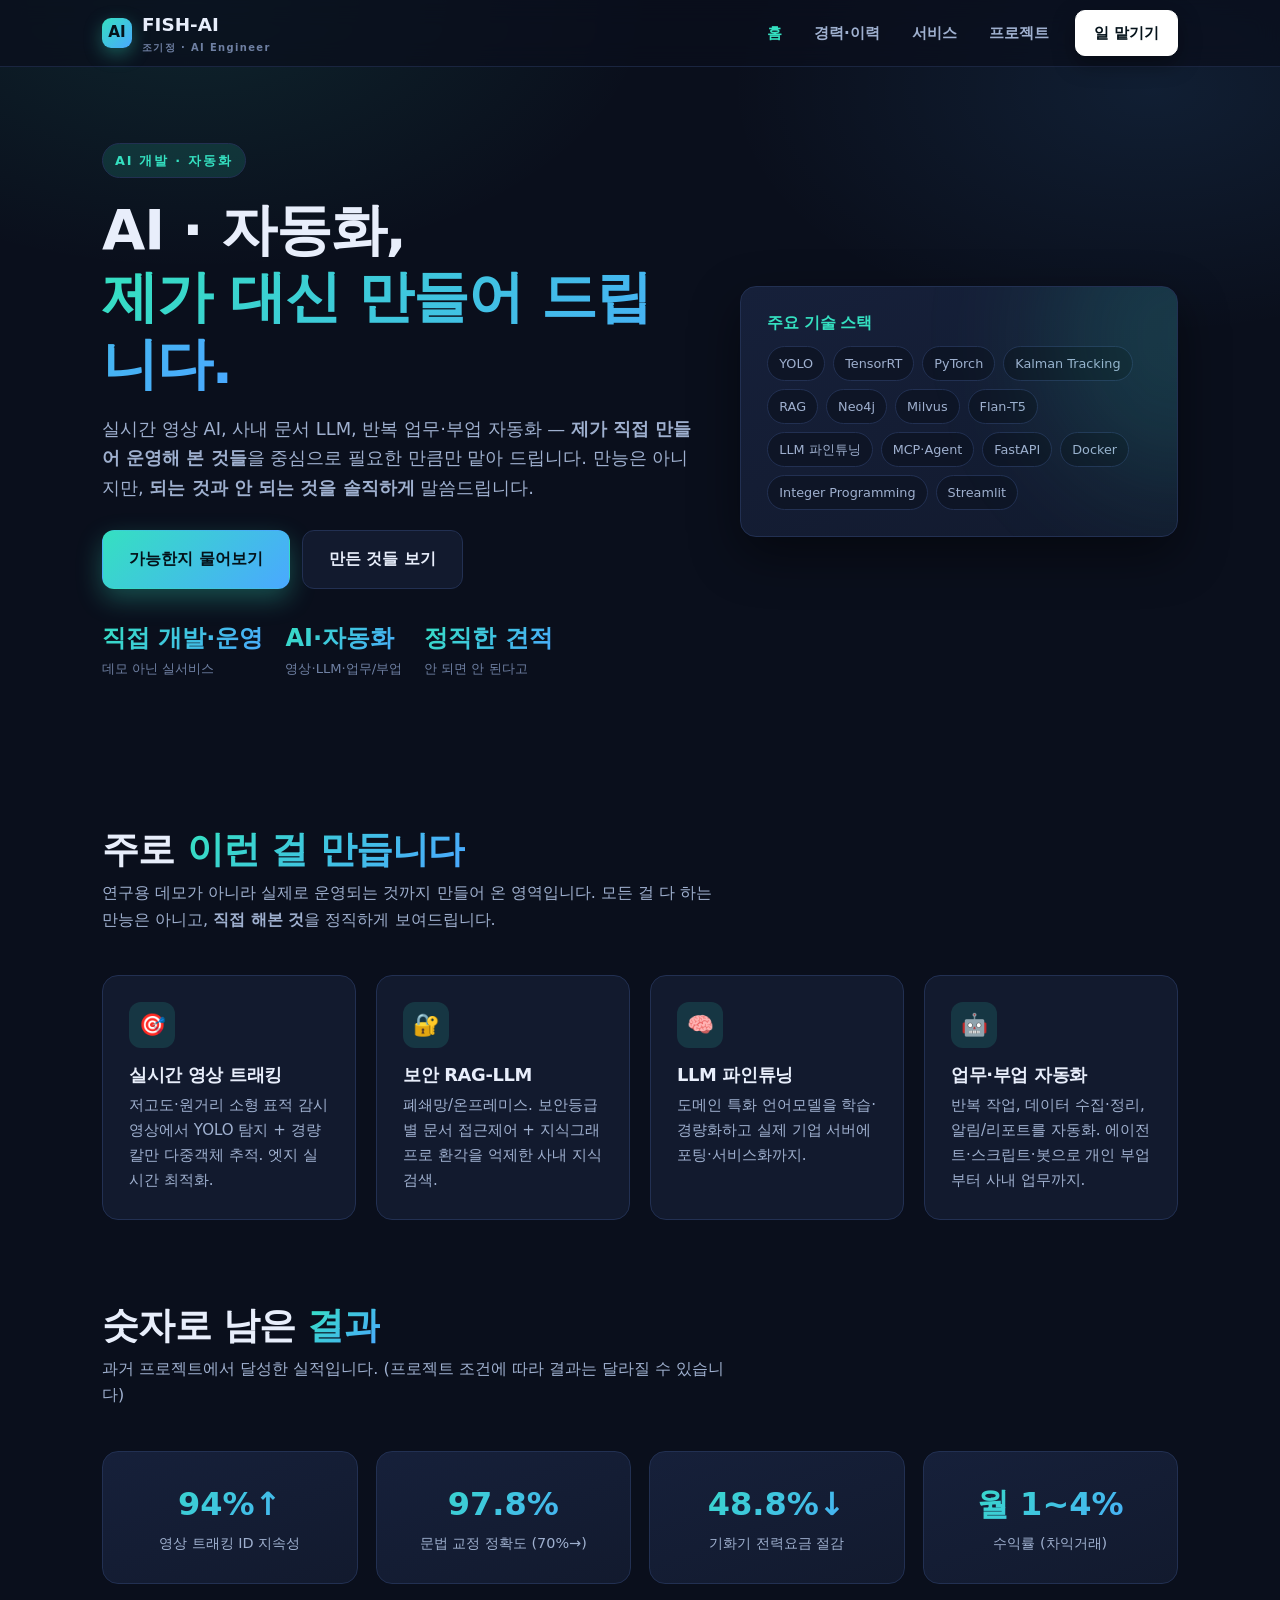
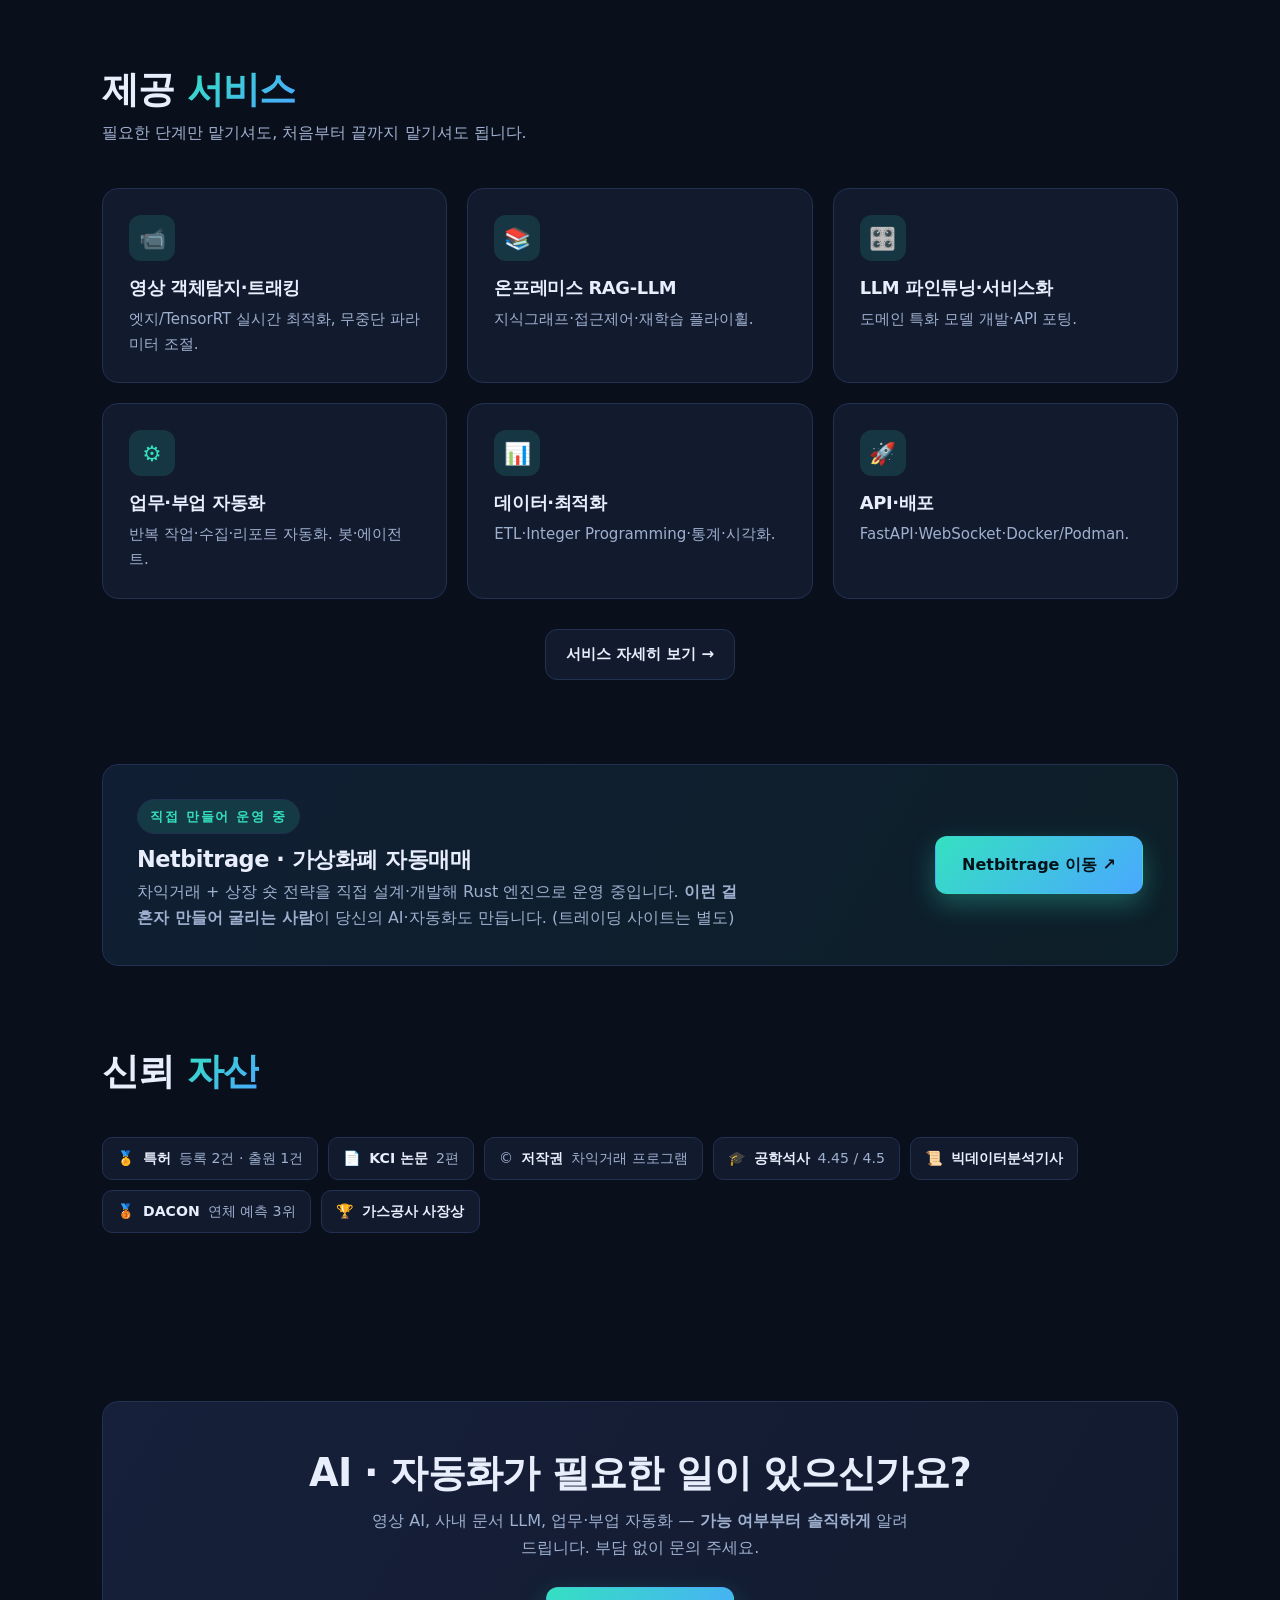
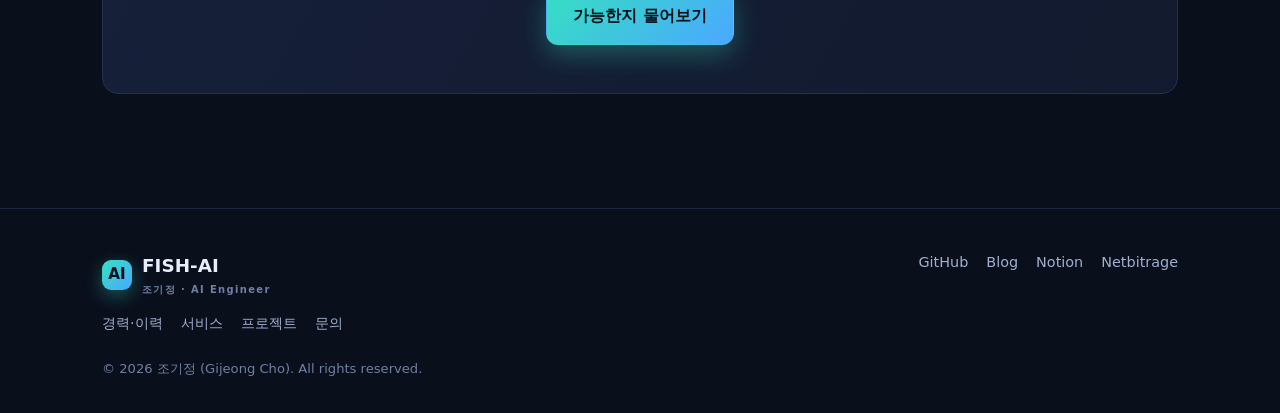
==== commit 53f1ddd5: "히스토리 연결" ====
--- a/index.html
+++ b/index.html
@@ -23,7 +23,6 @@
         <a href="about.html">경력·이력</a>
         <a href="services.html">서비스</a>
         <a href="projects.html">프로젝트</a>
-        <a href="contact.html">문의</a>
         <a class="btn btn-primary nav-cta" href="contact.html">일 맡기기</a>
       </nav>
       <button class="nav-toggle" aria-label="메뉴 열기">☰</button>
@@ -106,7 +105,7 @@
           <div class="stat reveal"><b class="grad-text">94%↑</b><span>영상 트래킹 ID 지속성</span></div>
           <div class="stat reveal"><b class="grad-text">97.8%</b><span>문법 교정 정확도 (70%→)</span></div>
           <div class="stat reveal"><b class="grad-text">48.8%↓</b><span>기화기 전력요금 절감</span></div>
-          <div class="stat reveal"><b class="grad-text">54ms</b><span>프레임당 추론 (TensorRT)</span></div>
+          <div class="stat reveal"><b class="grad-text">월 1~4%</b><span>수익률 (차익거래)</span></div>
         </div>
       </div>
     </section>
--- a/css/style.css
+++ b/css/style.css
@@ -104,6 +104,13 @@
 .nav-links a:hover { color: var(--text); background: var(--panel); }
 .nav-links a.active { color: var(--mint); }
 .nav-cta { margin-left: 8px; }
+/* 네비 CTA: 어두운 헤더 위에서 잘 보이도록 흰색 버튼으로 고정 (링크 규칙 override) */
+.nav-links a.nav-cta {
+  color: #04121a; background: #ffffff; padding: 10px 18px;
+  border: 1px solid #ffffff; box-shadow: 0 8px 22px rgba(0, 0, 0, 0.35);
+}
+.nav-links a.nav-cta:hover { color: #04121a; background: #eef4ff; border-color: #eef4ff; }
+.nav-links a.nav-cta.active { color: #04121a; background: #ffffff; }
 .nav-toggle {
   display: none; background: none; border: 1px solid var(--line);
   color: var(--text); width: 42px; height: 42px; border-radius: 10px;
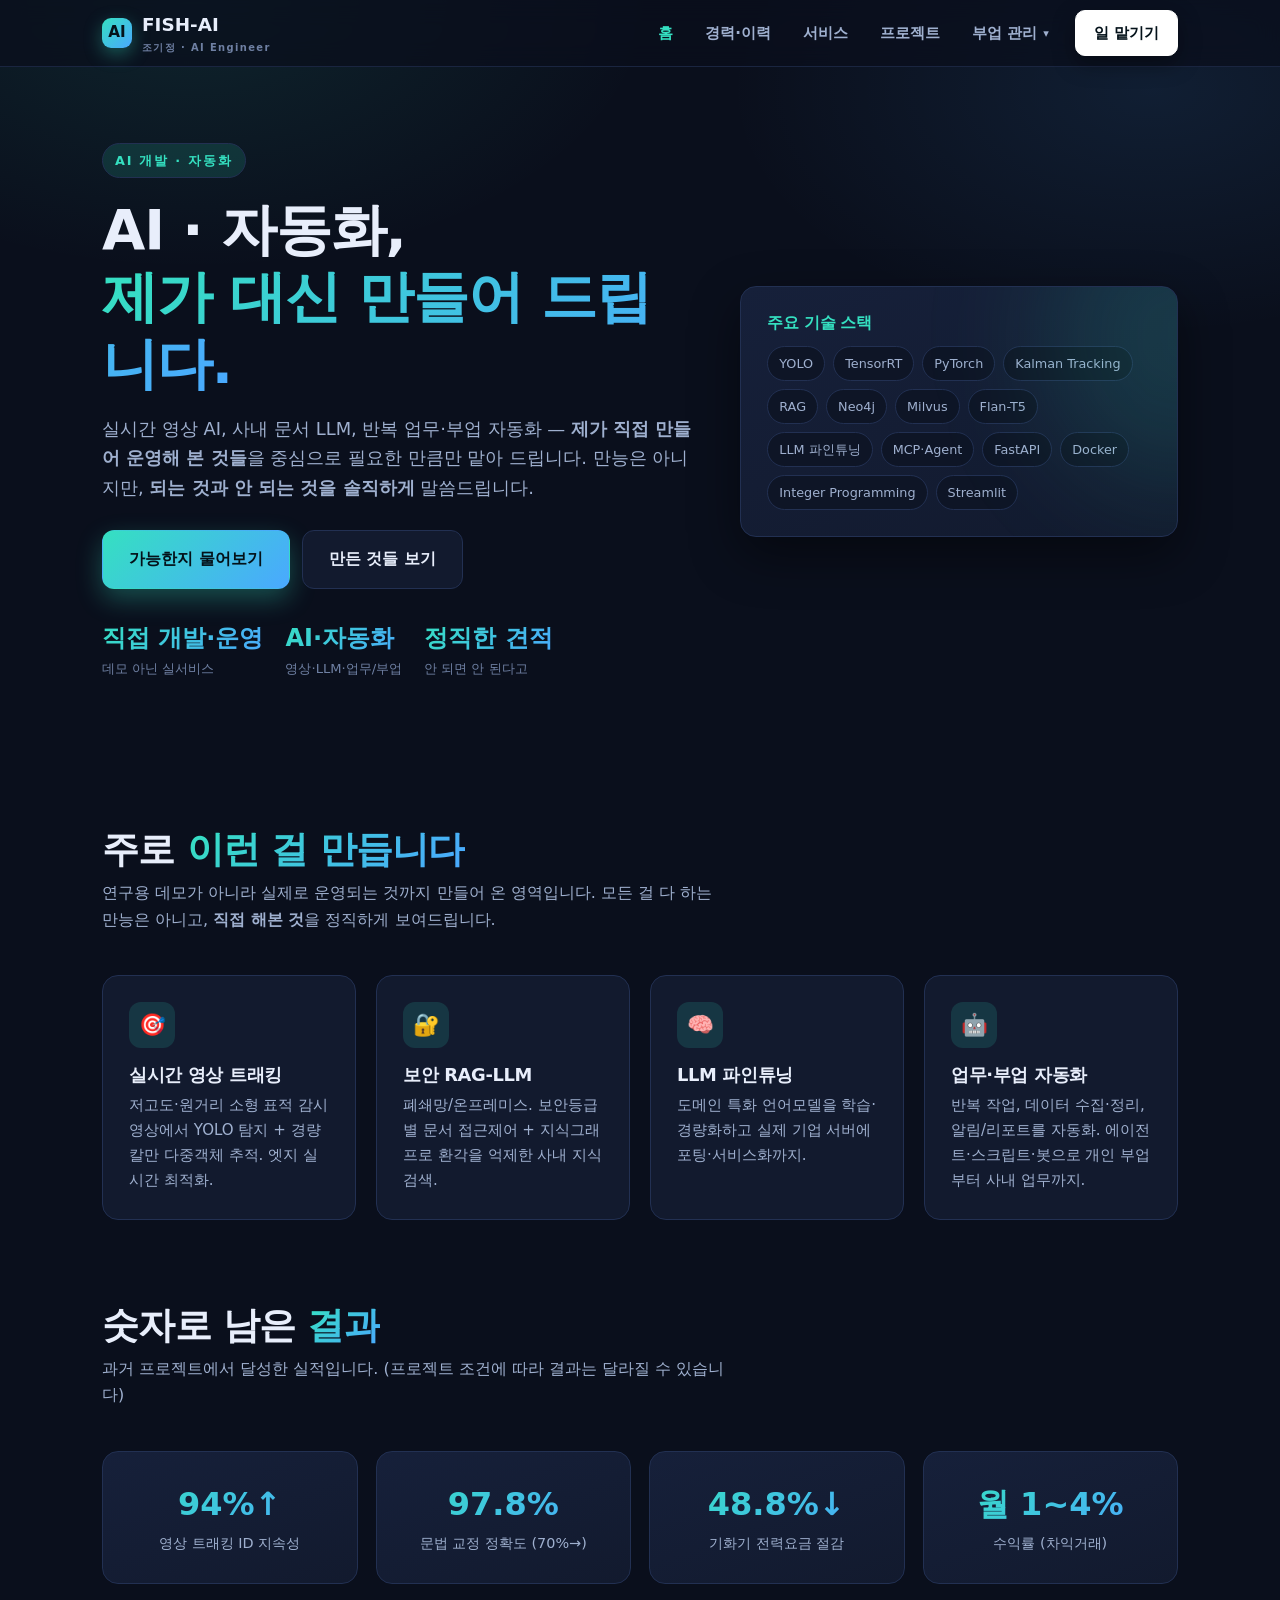
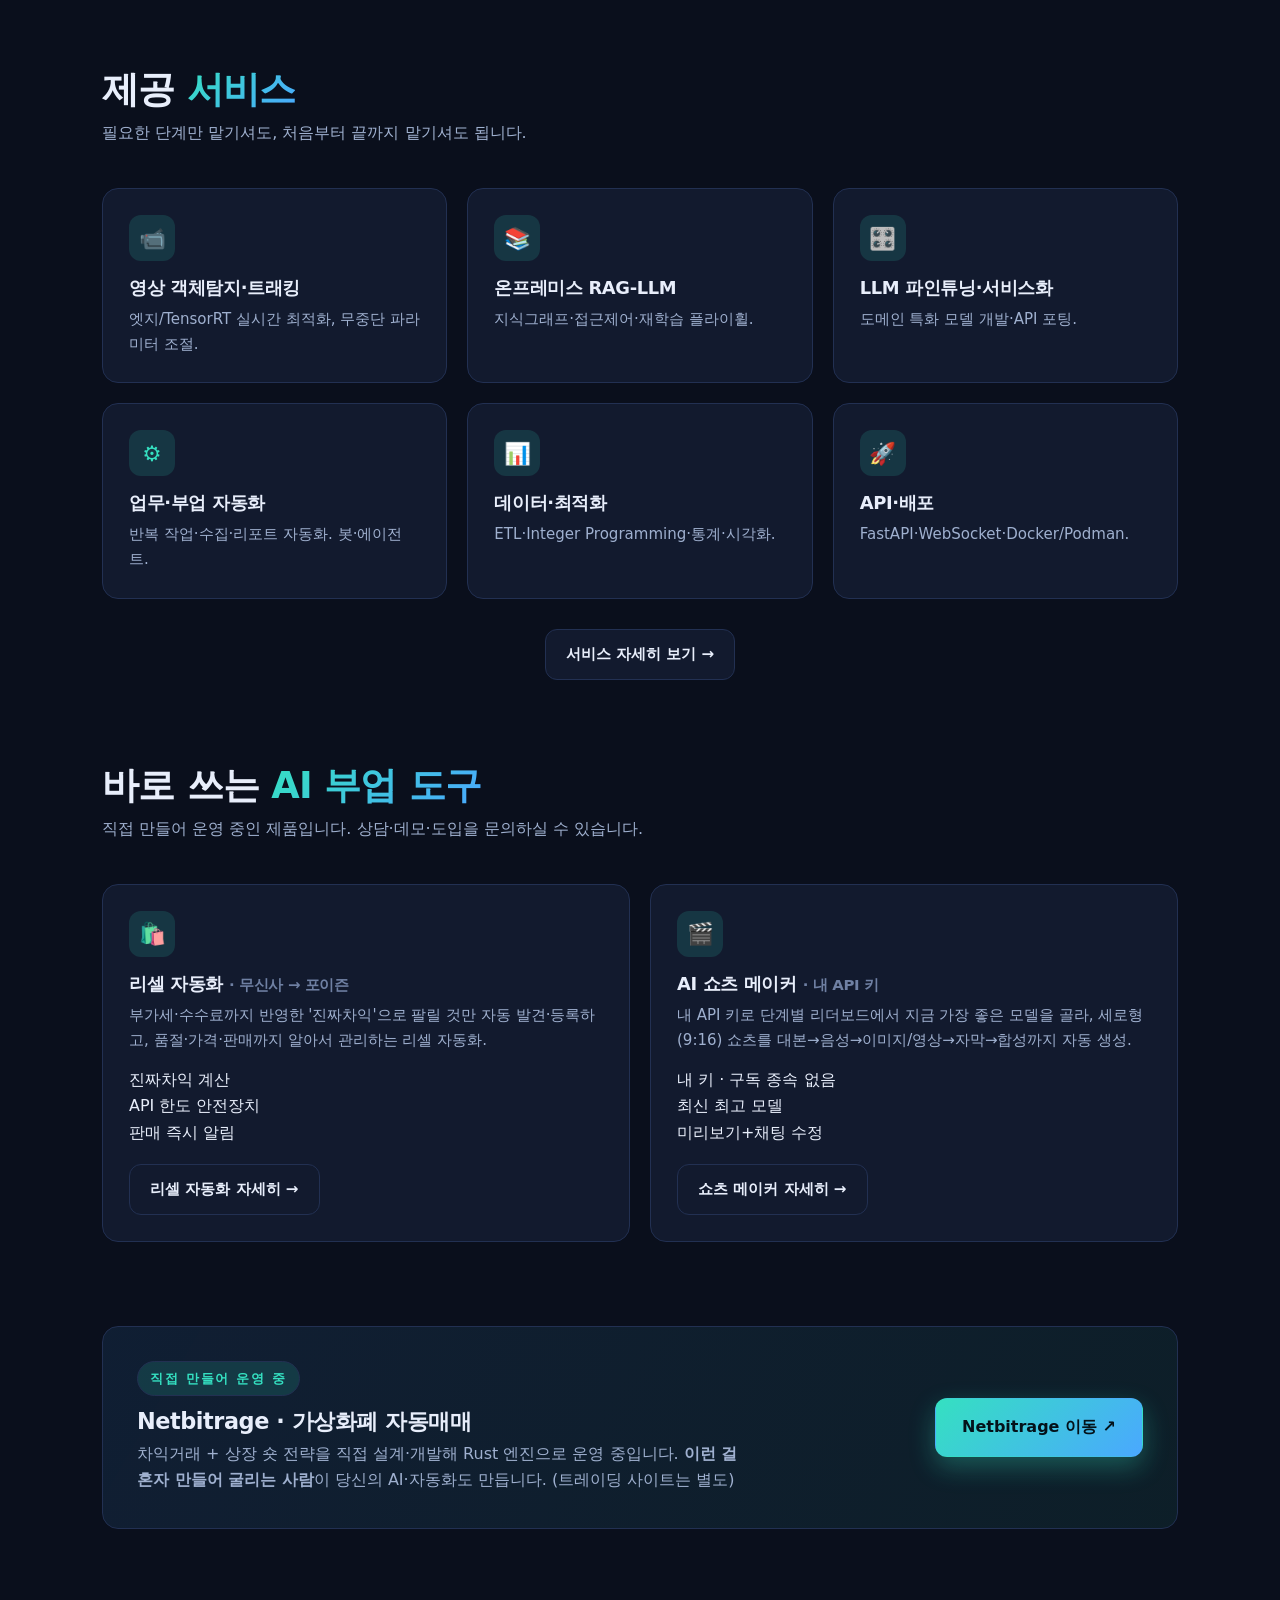
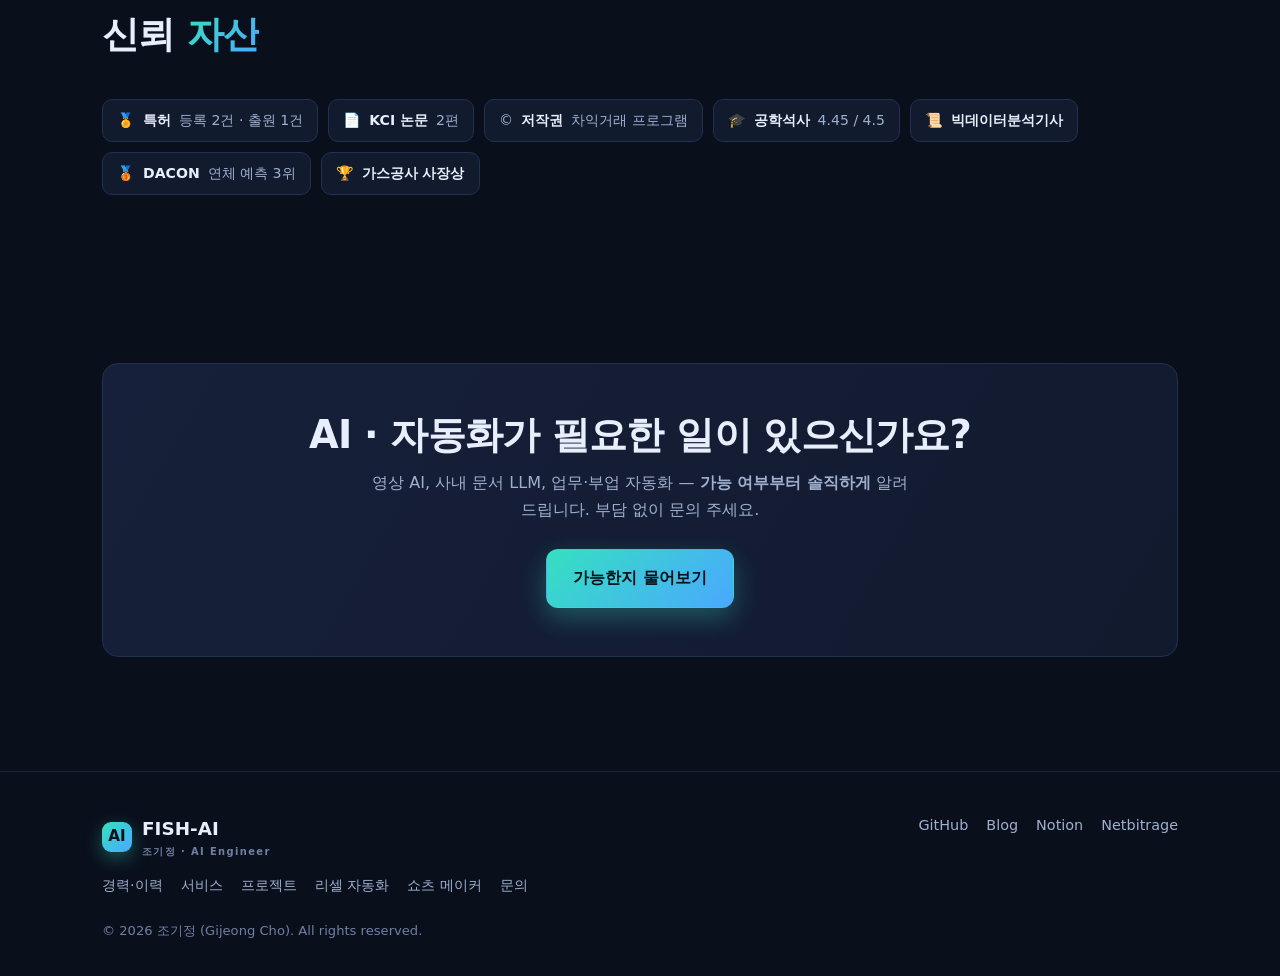
==== commit 19bdddfa: "부업 분야 추가 이후 이것들 추가할 것" ====
--- a/index.html
+++ b/index.html
@@ -23,6 +23,13 @@
         <a href="about.html">경력·이력</a>
         <a href="services.html">서비스</a>
         <a href="projects.html">프로젝트</a>
+        <div class="nav-dropdown">
+          <button type="button" class="nav-drop-toggle" aria-haspopup="true" aria-expanded="false">부업 관리 <span class="caret">▾</span></button>
+          <div class="nav-drop-menu">
+            <a href="resell.html">리셀 자동화</a>
+            <a href="make_shorts.html">쇼츠 메이커</a>
+          </div>
+        </div>
         <a class="btn btn-primary nav-cta" href="contact.html">일 맡기기</a>
       </nav>
       <button class="nav-toggle" aria-label="메뉴 열기">☰</button>
@@ -131,6 +138,36 @@
       </div>
     </section>
 
+    <!-- 바로 쓰는 AI 부업 도구 -->
+    <section style="padding-top:0">
+      <div class="wrap">
+        <div class="section-head reveal">
+          <h2 class="section-title">바로 쓰는 <span class="grad-text">AI 부업 도구</span></h2>
+          <p class="section-sub">직접 만들어 운영 중인 제품입니다. 상담·데모·도입을 문의하실 수 있습니다.</p>
+        </div>
+        <div class="grid grid-2">
+          <div class="card reveal">
+            <div class="ico">🛍️</div>
+            <h3>리셀 자동화 <small style="color:var(--muted);font-weight:600">· 무신사 → 포이즌</small></h3>
+            <p>부가세·수수료까지 반영한 '진짜차익'으로 팔릴 것만 자동 발견·등록하고, 품절·가격·판매까지 알아서 관리하는 리셀 자동화.</p>
+            <div class="proj metrics" style="margin-top:14px">
+              <span>진짜차익 계산</span><span>API 한도 안전장치</span><span>판매 즉시 알림</span>
+            </div>
+            <div style="margin-top:18px"><a class="btn btn-ghost" href="resell.html">리셀 자동화 자세히 →</a></div>
+          </div>
+          <div class="card reveal">
+            <div class="ico">🎬</div>
+            <h3>AI 쇼츠 메이커 <small style="color:var(--muted);font-weight:600">· 내 API 키</small></h3>
+            <p>내 API 키로 단계별 리더보드에서 지금 가장 좋은 모델을 골라, 세로형(9:16) 쇼츠를 대본→음성→이미지/영상→자막→합성까지 자동 생성.</p>
+            <div class="proj metrics" style="margin-top:14px">
+              <span>내 키 · 구독 종속 없음</span><span>최신 최고 모델</span><span>미리보기+채팅 수정</span>
+            </div>
+            <div style="margin-top:18px"><a class="btn btn-ghost" href="make_shorts.html">쇼츠 메이커 자세히 →</a></div>
+          </div>
+        </div>
+      </div>
+    </section>
+
     <!-- Netbitrage -->
     <section style="padding-top:0">
       <div class="wrap">
@@ -186,6 +223,8 @@
             <a href="about.html">경력·이력</a>
             <a href="services.html">서비스</a>
             <a href="projects.html">프로젝트</a>
+            <a href="resell.html">리셀 자동화</a>
+            <a href="make_shorts.html">쇼츠 메이커</a>
             <a href="contact.html">문의</a>
           </div>
         </div>
--- a/css/style.css
+++ b/css/style.css
@@ -117,6 +117,33 @@
   font-size: 1.3rem; cursor: pointer;
 }
 
+/* ---------- 네비 드롭다운 (부업 관리) ---------- */
+.nav-dropdown { position: relative; display: inline-flex; }
+.nav-drop-toggle {
+  font-family: inherit; cursor: pointer;
+  padding: 9px 14px; border-radius: 10px; color: var(--text-2);
+  font-weight: 600; font-size: 0.94rem; background: none; border: none;
+  display: inline-flex; align-items: center; gap: 6px; transition: 0.2s;
+}
+.nav-drop-toggle:hover { color: var(--text); background: var(--panel); }
+.nav-drop-toggle .caret { font-size: 0.7rem; transition: transform 0.2s; }
+.nav-dropdown.open .nav-drop-toggle { color: var(--mint); }
+.nav-dropdown.open .nav-drop-toggle .caret { transform: rotate(180deg); }
+.nav-drop-toggle.active { color: var(--mint); }
+.nav-drop-menu {
+  position: absolute; top: calc(100% + 8px); left: 0; min-width: 194px;
+  background: var(--panel-2); border: 1px solid var(--line);
+  border-radius: 12px; box-shadow: var(--shadow); padding: 8px;
+  display: none; flex-direction: column; gap: 2px; z-index: 120;
+}
+.nav-dropdown.open .nav-drop-menu { display: flex; }
+.nav-drop-menu a {
+  padding: 10px 12px; border-radius: 8px; color: var(--text-2);
+  font-weight: 600; font-size: 0.92rem; white-space: nowrap;
+}
+.nav-drop-menu a:hover { color: var(--mint); background: var(--panel); }
+.nav-drop-menu a.active { color: var(--mint); }
+
 /* ---------- 버튼 ---------- */
 .btn {
   display: inline-flex; align-items: center; gap: 8px;
@@ -319,6 +346,14 @@
   .nav-links.open { transform: none; }
   .nav-links a { padding: 13px 12px; }
   .nav-toggle { display: grid; place-items: center; }
+  .nav-dropdown { flex-direction: column; align-items: stretch; }
+  .nav-drop-toggle { width: 100%; justify-content: space-between; padding: 13px 12px; }
+  .nav-drop-menu {
+    position: static; display: flex; box-shadow: none; border: none;
+    background: transparent; padding: 0 0 0 12px; min-width: 0;
+    max-height: 0; overflow: hidden; padding-top: 0; padding-bottom: 0;
+  }
+  .nav-dropdown.open .nav-drop-menu { max-height: 200px; }
   .grid-2, .grid-3, .grid-4 { grid-template-columns: 1fr; }
   .promo { flex-direction: column; align-items: flex-start; }
   .cta-band { padding: 34px 22px; }
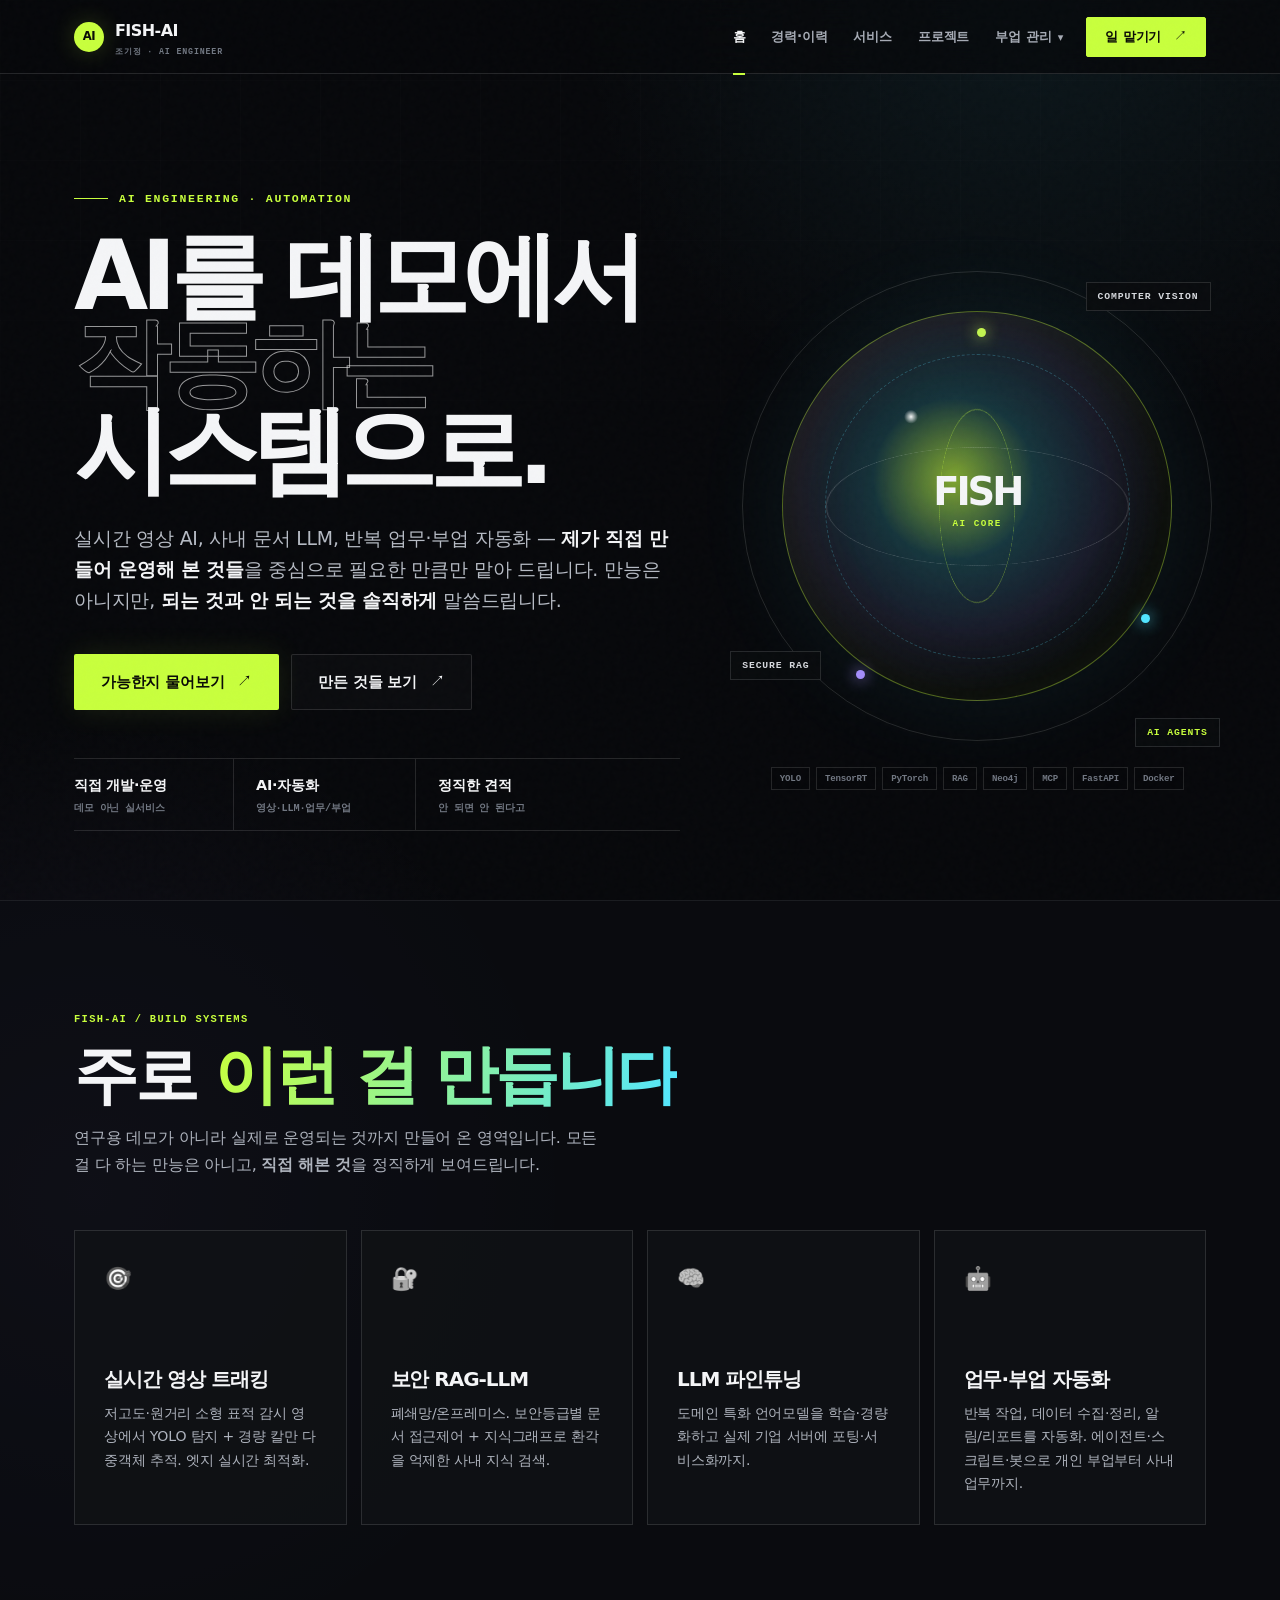
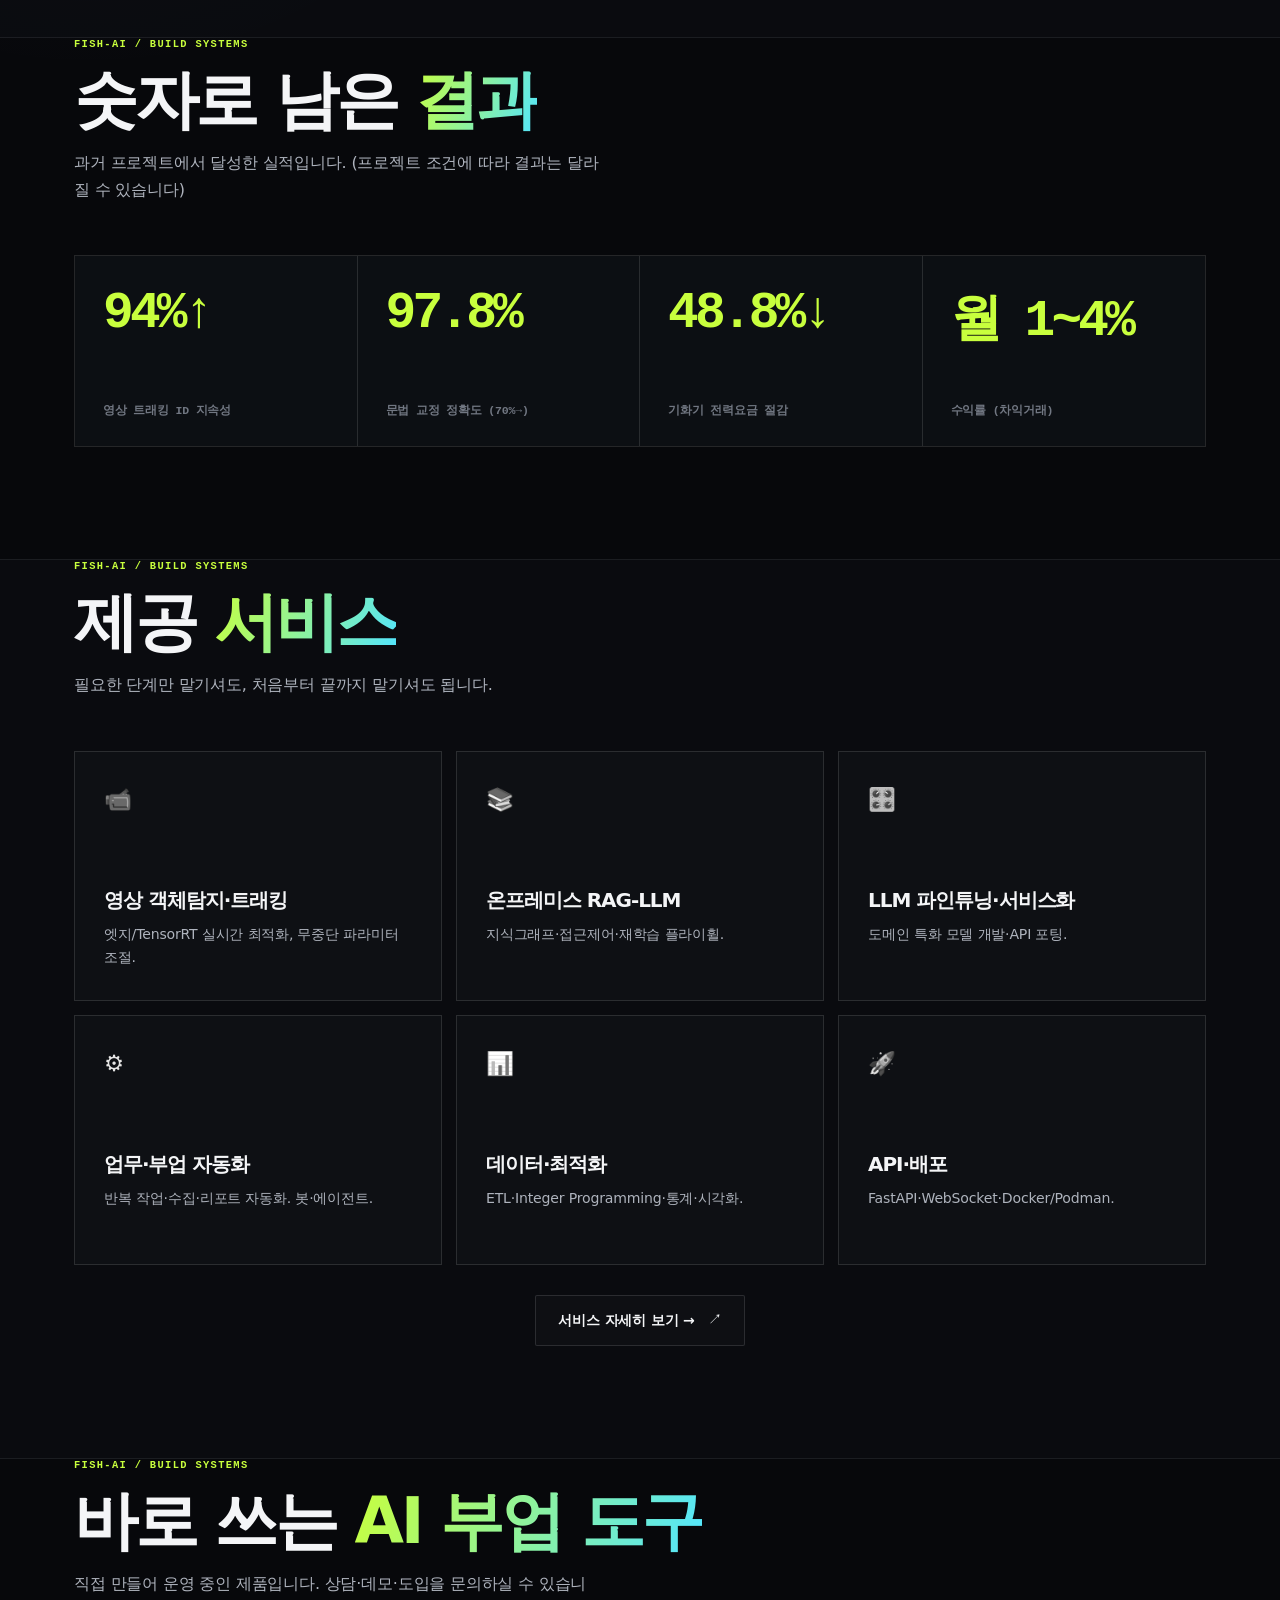
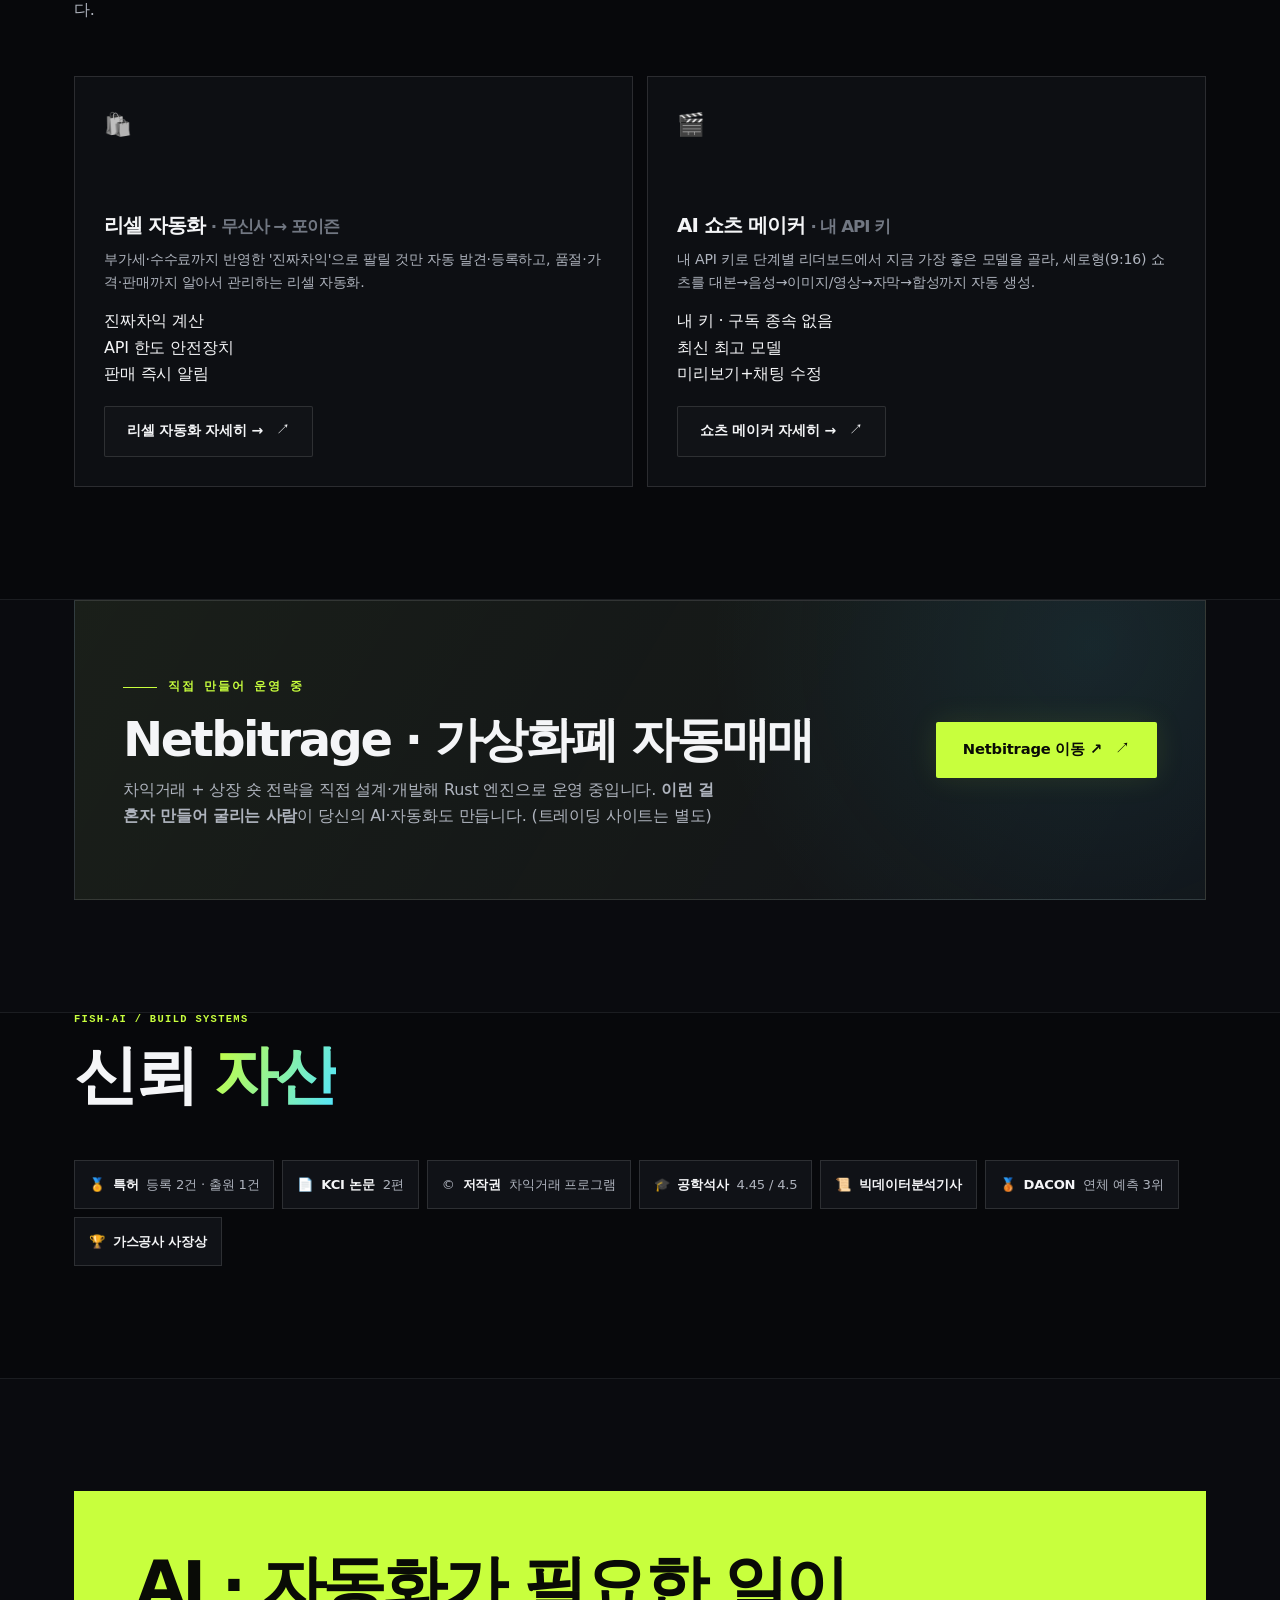
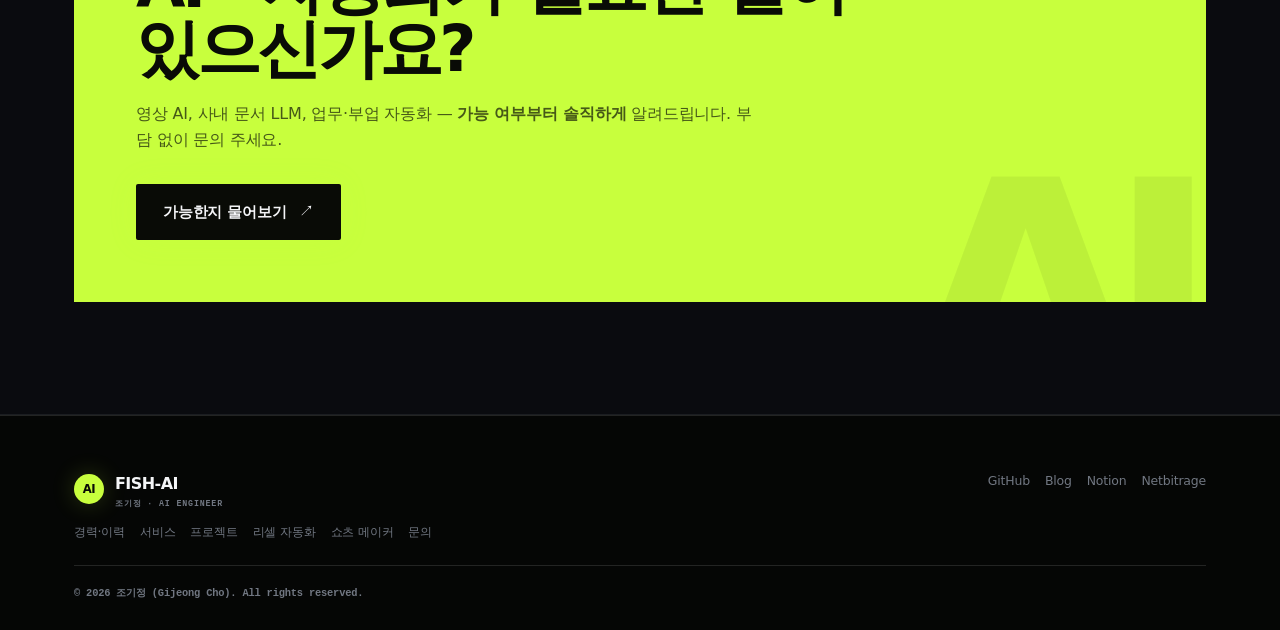
==== commit f8c2b259: "홈페이지 테마 업데이트" ====
--- a/index.html
+++ b/index.html
@@ -9,8 +9,9 @@
   <meta property="og:description" content="영상 AI · 문서 LLM · 업무/부업 자동화. 직접 만들어 운영해 본 것들을 중심으로." />
   <meta property="og:type" content="website" />
   <link rel="stylesheet" href="css/style.css" />
+  <link rel="stylesheet" href="css/style-v2.css" />
 </head>
-<body>
+<body class="home-page">
   <!-- 헤더 -->
   <header class="site-header">
     <div class="wrap nav">
@@ -41,8 +42,8 @@
     <section class="hero">
       <div class="wrap hero-grid">
         <div class="reveal">
-          <span class="eyebrow">AI 개발 · 자동화</span>
-          <h1>AI · 자동화,<br /><span class="grad-text">제가 대신 만들어 드립니다.</span></h1>
+          <span class="eyebrow">AI Engineering · Automation</span>
+          <h1>AI를 데모에서<br /><span class="grad-text">작동하는</span><br />시스템으로.</h1>
           <p class="lead">
             실시간 영상 AI, 사내 문서 LLM, 반복 업무·부업 자동화 — <b>제가 직접 만들어 운영해 본 것들</b>을
             중심으로 필요한 만큼만 맡아 드립니다. 만능은 아니지만, <b>되는 것과 안 되는 것을 솔직하게</b> 말씀드립니다.
@@ -57,13 +58,22 @@
             <div class="m"><b class="grad-text">정직한 견적</b><span>안 되면 안 된다고</span></div>
           </div>
         </div>
-        <div class="hero-card reveal">
-          <h3>주요 기술 스택</h3>
-          <div class="skill-tags">
-            <span>YOLO</span><span>TensorRT</span><span>PyTorch</span><span>Kalman Tracking</span>
-            <span>RAG</span><span>Neo4j</span><span>Milvus</span><span>Flan-T5</span>
-            <span>LLM 파인튜닝</span><span>MCP·Agent</span><span>FastAPI</span><span>Docker</span>
-            <span>Integer Programming</span><span>Streamlit</span>
+        <div class="orb-stage reveal" aria-label="FISH-AI 기술 영역을 표현한 원형 AI 모형">
+          <div class="orb-ring ring-one" aria-hidden="true">
+            <span class="orb-node n1"></span>
+            <span class="orb-node n2"></span>
+            <span class="orb-node n3"></span>
+          </div>
+          <div class="orb-ring ring-two" aria-hidden="true"></div>
+          <div class="ai-orb" aria-hidden="true">
+            <span class="orb-core"><b>FISH</b><small>AI CORE</small></span>
+          </div>
+          <span class="orbit-label vision">Computer Vision</span>
+          <span class="orbit-label rag">Secure RAG</span>
+          <span class="orbit-label agent">AI Agents</span>
+          <div class="orb-stack" aria-label="주요 기술 스택">
+            <span>YOLO</span><span>TensorRT</span><span>PyTorch</span><span>RAG</span>
+            <span>Neo4j</span><span>MCP</span><span>FastAPI</span><span>Docker</span>
           </div>
         </div>
       </div>
--- a/css/style-v2.css
+++ b/css/style-v2.css
@@ -0,0 +1,910 @@
+/* ==========================================================================
+   FISH-AI / Frontier System 2026
+   ai_ seminar의 에디토리얼 UI를 FISH-AI 포트폴리오에 맞게 확장한 오버레이
+   ========================================================================== */
+
+:root {
+  --bg: #07080b;
+  --bg-2: #0c0e13;
+  --panel: #101217;
+  --panel-2: #151820;
+  --line: rgba(255, 255, 255, .12);
+  --line-soft: rgba(255, 255, 255, .075);
+  --text: #f4f5f7;
+  --text-2: #aeb3bd;
+  --muted: #717782;
+  --mint: #c8ff3d;
+  --cyan: #52e5ff;
+  --mint-dim: rgba(200, 255, 61, .09);
+  --cyan-dim: rgba(82, 229, 255, .08);
+  --danger: #ff6b78;
+  --gold: #ffd166;
+  --radius: 2px;
+  --radius-sm: 2px;
+  --shadow: 0 30px 80px rgba(0, 0, 0, .45);
+  --shadow-soft: 0 16px 40px rgba(0, 0, 0, .35);
+  --grad: linear-gradient(110deg, var(--mint), var(--cyan));
+  --maxw: 1180px;
+  --mono: "SFMono-Regular", Consolas, "Liberation Mono", monospace;
+}
+
+html { scroll-padding-top: 74px; }
+
+body {
+  background:
+    radial-gradient(circle at 80% 0%, rgba(82, 229, 255, .07), transparent 28rem),
+    radial-gradient(circle at 7% 22%, rgba(167, 139, 250, .065), transparent 30rem),
+    var(--bg);
+  letter-spacing: -.012em;
+}
+
+body::before {
+  z-index: -2;
+  background:
+    linear-gradient(rgba(255,255,255,.014) 1px, transparent 1px),
+    linear-gradient(90deg, rgba(255,255,255,.014) 1px, transparent 1px);
+  background-size: 80px 80px;
+  mask-image: linear-gradient(to bottom, black, transparent 72%);
+}
+
+body::after {
+  content: "";
+  position: fixed;
+  z-index: 200;
+  inset: 0;
+  opacity: .15;
+  pointer-events: none;
+  background-image: url("data:image/svg+xml,%3Csvg viewBox='0 0 180 180' xmlns='http://www.w3.org/2000/svg'%3E%3Cfilter id='n'%3E%3CfeTurbulence type='fractalNoise' baseFrequency='.9' numOctaves='3' stitchTiles='stitch'/%3E%3C/filter%3E%3Crect width='100%25' height='100%25' filter='url(%23n)' opacity='.12'/%3E%3C/svg%3E");
+}
+
+::selection { color: #090b06; background: var(--mint); }
+.wrap { max-width: var(--maxw); padding-inline: 24px; }
+
+h1, h2, h3 {
+  line-height: 1.06;
+  letter-spacing: -.052em;
+}
+
+h2.section-title {
+  font-size: clamp(2.5rem, 5vw, 4.6rem);
+  line-height: 1.02;
+}
+
+.section-sub {
+  max-width: 52ch;
+  margin-top: 17px;
+  color: var(--text-2);
+  font-size: 1rem;
+}
+
+.grad-text {
+  background: var(--grad);
+  -webkit-background-clip: text;
+  background-clip: text;
+  -webkit-text-fill-color: transparent;
+}
+
+.eyebrow {
+  padding: 0;
+  gap: 11px;
+  border: 0;
+  border-radius: 0;
+  color: var(--mint);
+  background: transparent;
+  font: 700 .72rem/1 var(--mono);
+  letter-spacing: .15em;
+}
+
+.eyebrow::before {
+  content: "";
+  width: 34px;
+  height: 1px;
+  background: currentColor;
+}
+
+/* ---------- Header ---------- */
+.site-header {
+  height: 74px;
+  border-bottom: 1px solid var(--line);
+  background: rgba(7, 8, 11, .76);
+  backdrop-filter: blur(18px);
+}
+
+.nav { height: 74px; }
+
+.brand {
+  gap: 11px;
+  font-size: 1rem;
+  letter-spacing: -.035em;
+}
+
+.brand .logo-mark {
+  width: 30px;
+  height: 30px;
+  border-radius: 50%;
+  color: #090b06;
+  background: var(--mint);
+  box-shadow: 0 0 25px rgba(200, 255, 61, .2);
+  font: 900 .73rem/1 var(--font);
+}
+
+.brand small {
+  margin-top: 2px;
+  color: var(--muted);
+  font: 600 .52rem/1.1 var(--mono);
+  letter-spacing: .1em;
+  text-transform: uppercase;
+}
+
+.nav-links { gap: 0; height: 100%; }
+
+.nav-links > a,
+.nav-drop-toggle {
+  position: relative;
+  padding: 10px 13px;
+  border-radius: 0;
+  color: #a6abb5;
+  background: transparent;
+  font-size: .84rem;
+  font-weight: 650;
+}
+
+.nav-links > a:not(.nav-cta)::after,
+.nav-drop-toggle::after {
+  content: "";
+  position: absolute;
+  right: 13px;
+  bottom: -17px;
+  left: 13px;
+  height: 2px;
+  background: var(--mint);
+  transform: scaleX(0);
+  transition: transform .2s;
+}
+
+.nav-links > a:hover,
+.nav-drop-toggle:hover {
+  color: var(--text);
+  background: transparent;
+}
+
+.nav-links > a.active::after,
+.nav-drop-toggle.active::after { transform: scaleX(1); }
+.nav-links a.active, .nav-drop-toggle.active { color: var(--text); }
+
+.nav-links a.nav-cta {
+  min-height: 40px;
+  margin-left: 10px;
+  padding: 0 18px;
+  border: 1px solid var(--mint);
+  border-radius: 2px;
+  color: #090b06;
+  background: var(--mint);
+  box-shadow: none;
+}
+
+.nav-links a.nav-cta:hover {
+  color: #090b06;
+  border-color: #dcff84;
+  background: #dcff84;
+}
+
+.nav-dropdown { height: 100%; align-items: center; }
+
+.nav-drop-menu {
+  top: calc(100% - 8px);
+  padding: 6px;
+  border: 1px solid var(--line);
+  border-radius: 2px;
+  background: rgba(13, 15, 19, .98);
+}
+
+.nav-drop-menu a { border-radius: 0; font-size: .82rem; }
+
+.nav-toggle {
+  width: 42px;
+  height: 42px;
+  border-radius: 2px;
+  font-size: 0;
+}
+
+.nav-toggle::before,
+.nav-toggle::after {
+  content: "";
+  position: absolute;
+  left: 11px;
+  width: 18px;
+  height: 1px;
+  background: var(--text);
+  transition: transform .2s;
+}
+
+.nav-toggle { position: relative; }
+.nav-toggle::before { top: 15px; box-shadow: 0 6px 0 var(--text); }
+.nav-toggle::after { top: 27px; }
+.nav-toggle[aria-expanded="true"]::before {
+  top: 20px;
+  box-shadow: none;
+  transform: rotate(45deg);
+}
+.nav-toggle[aria-expanded="true"]::after {
+  top: 20px;
+  transform: rotate(-45deg);
+}
+
+/* ---------- Buttons ---------- */
+.btn {
+  min-height: 51px;
+  justify-content: center;
+  gap: 13px;
+  padding: 0 22px;
+  border-radius: 2px;
+  font-size: .88rem;
+  transition: transform .2s, border-color .2s, color .2s, background .2s;
+}
+
+.btn::after {
+  content: "↗";
+  font-family: var(--mono);
+  font-weight: 400;
+}
+
+.btn:hover { transform: translateY(-2px); }
+
+.btn-primary {
+  color: #090b06;
+  background: var(--mint);
+  box-shadow: 0 0 30px rgba(200, 255, 61, .1);
+}
+
+.btn-primary:hover {
+  color: #090b06;
+  background: #dcff84;
+  box-shadow: 0 0 35px rgba(200, 255, 61, .18);
+}
+
+.btn-ghost {
+  border-color: var(--line);
+  color: var(--text);
+  background: rgba(255,255,255,.02);
+}
+
+.btn-ghost:hover { color: var(--mint); border-color: var(--mint); }
+.btn-lg { min-height: 56px; padding-inline: 26px; font-size: .92rem; }
+
+/* ---------- Sections ---------- */
+section { position: relative; padding: 112px 0; }
+
+.section-head {
+  max-width: 850px;
+  margin-bottom: 52px;
+}
+
+.section-head::before {
+  content: "FISH-AI / BUILD SYSTEMS";
+  display: block;
+  margin-bottom: 18px;
+  color: var(--mint);
+  font: 700 .65rem var(--mono);
+  letter-spacing: .13em;
+}
+
+main > section:nth-child(even):not(.hero) {
+  border-block: 1px solid var(--line-soft);
+  background: rgba(14,16,21,.55);
+}
+
+/* ---------- Home hero + AI orb ---------- */
+.home-page .hero {
+  min-height: calc(100vh - 74px);
+  padding: 86px 0 48px;
+  display: grid;
+  align-items: center;
+}
+
+.home-page .hero-grid {
+  grid-template-columns: 1.14fr .86fr;
+  gap: 68px;
+}
+
+.home-page .hero h1 {
+  max-width: 760px;
+  margin: 25px 0 28px;
+  font-size: clamp(4.1rem, 7.5vw, 7.3rem);
+  line-height: .91;
+  letter-spacing: -.075em;
+}
+
+.home-page .hero h1 .grad-text {
+  background: none;
+  -webkit-text-fill-color: transparent;
+  -webkit-text-stroke: 1px rgba(255,255,255,.58);
+}
+
+.home-page .hero p.lead {
+  max-width: 650px;
+  color: #b6bbc4;
+  font-size: clamp(1rem, 1.5vw, 1.18rem);
+}
+
+.home-page .hero p.lead b { color: var(--text); }
+.hero-cta { margin-top: 38px; gap: 12px; }
+
+.home-page .hero-meta {
+  margin-top: 48px;
+  gap: 0;
+  border-block: 1px solid var(--line);
+}
+
+.home-page .hero-meta .m {
+  min-width: 160px;
+  padding: 15px 22px 15px 0;
+  margin-right: 22px;
+  border-right: 1px solid var(--line);
+}
+
+.home-page .hero-meta .m:last-child { border-right: 0; }
+.home-page .hero-meta .m b {
+  color: var(--text);
+  background: none;
+  -webkit-text-fill-color: currentColor;
+  font-size: .9rem;
+}
+.home-page .hero-meta .m span { margin-top: 3px; font: 600 .64rem var(--mono); }
+
+.orb-stage {
+  position: relative;
+  min-height: 560px;
+  display: grid;
+  place-items: center;
+  isolation: isolate;
+}
+
+.orb-stage::before {
+  content: "";
+  position: absolute;
+  z-index: -1;
+  width: 80%;
+  height: 80%;
+  border-radius: 50%;
+  background: radial-gradient(circle, rgba(82,229,255,.08), transparent 68%);
+  filter: blur(18px);
+}
+
+.ai-orb {
+  position: relative;
+  width: min(34vw, 390px);
+  aspect-ratio: 1;
+  border: 1px solid rgba(200,255,61,.38);
+  border-radius: 50%;
+  background:
+    radial-gradient(circle at 33% 27%, rgba(255,255,255,.95), transparent 1.8%),
+    radial-gradient(circle at 44% 43%, rgba(200,255,61,.62), rgba(82,229,255,.17) 26%, rgba(167,139,250,.1) 50%, transparent 70%);
+  box-shadow:
+    inset 0 0 80px rgba(200,255,61,.07),
+    0 0 100px rgba(82,229,255,.08);
+  animation: orbFloat 6s ease-in-out infinite;
+}
+
+.ai-orb::before,
+.ai-orb::after {
+  content: "";
+  position: absolute;
+  border: 1px solid rgba(255,255,255,.2);
+  border-radius: 50%;
+}
+
+.ai-orb::before {
+  inset: 11%;
+  transform: rotateX(67deg) rotateZ(25deg);
+}
+
+.ai-orb::after {
+  inset: 25%;
+  border-color: rgba(200,255,61,.4);
+  transform: rotateY(67deg) rotateZ(-35deg);
+}
+
+.orb-core {
+  position: absolute;
+  inset: 50% auto auto 50%;
+  z-index: 2;
+  transform: translate(-50%, -50%);
+  text-align: center;
+}
+
+.orb-core b {
+  display: block;
+  font-size: 2.4rem;
+  line-height: .8;
+  letter-spacing: -.08em;
+}
+
+.orb-core small {
+  color: var(--mint);
+  font: 700 .58rem var(--mono);
+  letter-spacing: .16em;
+}
+
+.orb-ring {
+  position: absolute;
+  width: min(42vw, 470px);
+  aspect-ratio: 1;
+  border: 1px solid var(--line);
+  border-radius: 50%;
+  animation: ringSpin 24s linear infinite;
+}
+
+.orb-ring.ring-two {
+  width: min(27vw, 305px);
+  border-style: dashed;
+  border-color: rgba(82,229,255,.26);
+  animation-direction: reverse;
+  animation-duration: 18s;
+}
+
+.orb-node {
+  position: absolute;
+  width: 9px;
+  height: 9px;
+  border-radius: 50%;
+  background: var(--mint);
+  box-shadow: 0 0 15px var(--mint);
+}
+.orb-node.n1 { top: 12%; left: 50%; }
+.orb-node.n2 { right: 13%; bottom: 25%; background: var(--cyan); box-shadow: 0 0 15px var(--cyan); }
+.orb-node.n3 { bottom: 13%; left: 24%; background: #a78bfa; box-shadow: 0 0 15px #a78bfa; }
+
+.orbit-label {
+  position: absolute;
+  z-index: 3;
+  padding: 8px 11px;
+  border: 1px solid var(--line);
+  color: #d6d9de;
+  background: rgba(10,12,15,.86);
+  font: 700 .61rem var(--mono);
+  letter-spacing: .09em;
+  text-transform: uppercase;
+  backdrop-filter: blur(8px);
+}
+.orbit-label.vision { top: 10%; right: -1%; }
+.orbit-label.rag { bottom: 19%; left: -4%; }
+.orbit-label.agent { right: -3%; bottom: 7%; color: var(--mint); }
+
+.orb-stack {
+  position: absolute;
+  right: 0;
+  bottom: -4px;
+  left: 0;
+  display: flex;
+  flex-wrap: wrap;
+  justify-content: center;
+  gap: 6px;
+}
+
+.orb-stack span {
+  padding: 5px 8px;
+  border: 1px solid var(--line);
+  color: var(--muted);
+  background: rgba(7,8,11,.8);
+  font: 600 .57rem var(--mono);
+}
+
+/* ---------- Cards / grids ---------- */
+.grid { gap: 14px; }
+
+.card {
+  min-height: 250px;
+  padding: 29px;
+  border-color: var(--line);
+  border-radius: 0;
+  background: rgba(16,18,23,.78);
+}
+
+.card:hover {
+  border-color: rgba(200,255,61,.4);
+  background: var(--panel-2);
+  box-shadow: none;
+}
+
+.card .ico {
+  width: auto;
+  height: auto;
+  display: block;
+  margin-bottom: 72px;
+  border-radius: 0;
+  color: var(--mint);
+  background: transparent;
+  font-size: 1.4rem;
+  filter: grayscale(1);
+}
+
+.card h3 { margin-bottom: 12px; font-size: 1.25rem; }
+.card p, .card ul { color: var(--text-2); font-size: .88rem; }
+
+.skill-tags { gap: 6px; }
+.skill-tags span {
+  padding: 6px 9px;
+  border-color: var(--line);
+  border-radius: 0;
+  color: var(--text-2);
+  background: #0b0d11;
+  font: 600 .7rem var(--mono);
+}
+
+/* ---------- Results ---------- */
+.stats {
+  gap: 0;
+  border: 1px solid var(--line);
+}
+
+.stat {
+  min-height: 190px;
+  padding: 28px;
+  display: flex;
+  flex-direction: column;
+  justify-content: space-between;
+  border: 0;
+  border-right: 1px solid var(--line);
+  border-radius: 0;
+  text-align: left;
+  background: rgba(16,18,23,.72);
+}
+
+.stat:last-child { border-right: 0; }
+
+.stat b {
+  color: var(--mint);
+  background: none;
+  -webkit-text-fill-color: currentColor;
+  font: 800 clamp(2rem, 4vw, 3.2rem) var(--mono);
+  letter-spacing: -.075em;
+}
+
+.stat span { color: var(--muted); font: 600 .72rem var(--mono); }
+
+/* ---------- Promo / badges ---------- */
+.promo {
+  min-height: 300px;
+  padding: 48px;
+  border-color: var(--line);
+  border-radius: 0;
+  background:
+    radial-gradient(circle at 90% 15%, rgba(82,229,255,.09), transparent 24rem),
+    linear-gradient(120deg, rgba(200,255,61,.055), transparent),
+    var(--panel);
+}
+
+.promo .txt h3 { margin: 18px 0 12px !important; font-size: clamp(1.8rem, 4vw, 3rem) !important; }
+.promo .txt p { color: var(--text-2); }
+
+.badges { gap: 8px; }
+.badge {
+  min-height: 49px;
+  padding: 9px 14px;
+  border-color: var(--line);
+  border-radius: 0;
+  color: var(--text-2);
+  background: var(--panel);
+  font-size: .82rem;
+}
+.badge b { color: var(--text); }
+
+/* ---------- Projects ---------- */
+.proj .tag {
+  margin-bottom: 65px;
+  padding: 5px 8px;
+  border-color: rgba(82,229,255,.25);
+  border-radius: 0;
+  color: var(--cyan);
+  background: transparent;
+  font: 700 .62rem var(--mono);
+}
+
+.proj .metrics { margin-top: auto; padding-top: 22px; }
+.proj .metrics span {
+  padding: 5px 8px;
+  border: 1px solid rgba(200,255,61,.2);
+  border-radius: 0;
+  color: var(--mint);
+  background: transparent;
+  font: 700 .64rem var(--mono);
+}
+
+/* ---------- Timeline ---------- */
+.timeline { padding-left: 42px; }
+.timeline::before { left: 8px; width: 1px; background: var(--line); }
+.tl-item { padding: 0 0 58px 25px; }
+.tl-item::before {
+  left: -42px;
+  width: 17px;
+  height: 17px;
+  border: 1px solid var(--mint);
+  background: var(--bg);
+  box-shadow: 0 0 18px rgba(200,255,61,.16);
+}
+.tl-item .period { color: var(--mint); font: 700 .69rem var(--mono); }
+.tl-item h3 { margin: 10px 0 7px; font-size: 1.5rem; }
+.tl-item .org, .tl-item ul { color: var(--text-2); }
+
+.def-list { gap: 13px 20px; }
+.def-list dt { color: var(--mint); font: 700 .73rem var(--mono); }
+.def-list dd { color: var(--text-2); font-size: .88rem; }
+
+/* ---------- Subpage hero ---------- */
+body:not(.home-page) main > .hero:first-child {
+  min-height: 520px;
+  padding: 95px 0 74px !important;
+  display: flex;
+  align-items: center;
+  overflow: hidden;
+  border-bottom: 1px solid var(--line);
+}
+
+body:not(.home-page) main > .hero:first-child::after {
+  content: "AI";
+  position: absolute;
+  right: -3vw;
+  bottom: -10vw;
+  color: rgba(255,255,255,.018);
+  font-size: 28vw;
+  font-weight: 900;
+  line-height: .8;
+  letter-spacing: -.12em;
+}
+
+body:not(.home-page) main > .hero:first-child .wrap { position: relative; z-index: 1; }
+body:not(.home-page) main > .hero:first-child .wrap:not(.hero-grid) h1 {
+  max-width: 950px;
+  margin-top: 24px !important;
+  font-size: clamp(3.5rem, 7.2vw, 6.5rem) !important;
+  line-height: .95;
+  word-break: keep-all;
+}
+
+body:not(.home-page) main > .hero:first-child p.lead {
+  max-width: 720px;
+  margin-top: 25px;
+  color: var(--text-2);
+}
+
+body:not(.home-page) main > .hero:first-child .grad-text {
+  background: none;
+  -webkit-text-fill-color: transparent;
+  -webkit-text-stroke: 1px rgba(255,255,255,.58);
+}
+
+/* Product pages keep two-column hero */
+body:not(.home-page) main > .hero:first-child .hero-grid h1 {
+  margin: 25px 0 22px;
+  font-size: clamp(3.1rem, 6vw, 5.5rem);
+  line-height: .95;
+}
+
+.hero-card {
+  padding: 32px;
+  border-color: var(--line);
+  border-radius: 0;
+  background: linear-gradient(145deg, var(--panel-2), var(--panel));
+}
+
+.hero-card::after { opacity: .6; }
+.hero-card h3 { color: var(--mint); font: 700 .7rem var(--mono); letter-spacing: .1em; }
+
+/* ---------- Contact ---------- */
+.contact-grid { gap: 16px; grid-template-columns: 1.15fr .85fr; }
+.form-panel, .info-panel {
+  padding: 36px;
+  border-color: var(--line);
+  border-radius: 0;
+  background: rgba(16,18,23,.82);
+}
+
+.field { margin-bottom: 21px; }
+.field label { color: var(--text-2); font-size: .78rem; }
+.field input, .field select, .field textarea {
+  min-height: 51px;
+  padding: 13px 14px;
+  border-color: var(--line);
+  border-radius: 0;
+  color: var(--text);
+  background: #0b0d11;
+}
+.field textarea { min-height: 145px; }
+.field input:focus, .field select:focus, .field textarea:focus {
+  border-color: var(--mint);
+  box-shadow: 0 0 0 3px rgba(200,255,61,.07);
+}
+.form-note { color: var(--muted); }
+
+.info-row {
+  min-height: 75px;
+  border-color: var(--line);
+}
+.info-row .ico {
+  width: 35px;
+  height: 35px;
+  border-radius: 0;
+  color: var(--mint);
+  background: transparent;
+  filter: grayscale(1);
+}
+.info-row .t { color: var(--muted); font: 600 .62rem var(--mono); }
+.info-row .v { color: var(--text); font-size: .88rem; }
+
+.qr-box { border-color: var(--line); }
+.qr-box img { border-radius: 0; }
+
+/* ---------- CTA ---------- */
+.cta-band {
+  position: relative;
+  overflow: hidden;
+  min-height: 390px;
+  padding: 62px;
+  display: flex;
+  flex-direction: column;
+  align-items: flex-start;
+  justify-content: center;
+  border: 0;
+  border-radius: 0;
+  color: #090b06;
+  text-align: left;
+  background: var(--mint);
+}
+
+.cta-band::after {
+  content: "AI";
+  position: absolute;
+  right: 2%;
+  bottom: -35%;
+  color: rgba(0,0,0,.06);
+  font-size: 19rem;
+  font-weight: 900;
+  line-height: 1;
+  letter-spacing: -.12em;
+}
+
+.cta-band h2 {
+  position: relative;
+  z-index: 1;
+  max-width: 760px;
+  color: #090b06;
+  font-size: clamp(2.4rem, 5vw, 4.5rem);
+  line-height: 1;
+}
+
+.cta-band p {
+  position: relative;
+  z-index: 1;
+  max-width: 620px;
+  margin: 20px 0 30px;
+  color: rgba(9,11,6,.68);
+}
+
+.cta-band .btn-primary {
+  position: relative;
+  z-index: 1;
+  color: var(--text);
+  background: #090b06;
+}
+
+/* ---------- Footer ---------- */
+.site-footer {
+  margin-top: 0;
+  padding: 55px 0 30px;
+  border-top-color: var(--line);
+  background: #050605;
+}
+
+.footer-links { gap: 15px; }
+.footer-links a { color: var(--muted); font-size: .78rem; }
+.footer-links a:hover { color: var(--mint); }
+.copyright {
+  padding-top: 20px;
+  border-top: 1px solid var(--line);
+  color: var(--muted);
+  font: 600 .65rem var(--mono);
+}
+
+/* ---------- Progressive reveal ---------- */
+.reveal { opacity: 1; transform: none; }
+.js .reveal { opacity: 0; transform: translateY(24px); }
+.js .reveal.in { opacity: 1; transform: none; }
+
+@keyframes orbFloat {
+  0%, 100% { transform: translateY(0) rotate(0); }
+  50% { transform: translateY(-16px) rotate(3deg); }
+}
+
+@keyframes ringSpin {
+  to { transform: rotate(360deg); }
+}
+
+/* ---------- Responsive ---------- */
+@media (max-width: 980px) {
+  .nav-links > a, .nav-drop-toggle { padding-inline: 9px; font-size: .78rem; }
+  .nav-links a.nav-cta { padding-inline: 13px; }
+  .home-page .hero-grid { grid-template-columns: 1fr 1fr; gap: 38px; }
+  .grid-4 { grid-template-columns: repeat(2, 1fr); }
+}
+
+@media (max-width: 900px) {
+  .home-page .hero { min-height: auto; }
+  .home-page .hero-grid { grid-template-columns: 1fr; }
+  .orb-stage { min-height: 490px; max-width: 620px; margin-inline: auto; }
+  .ai-orb { width: 330px; }
+  .orb-ring { width: 410px; }
+  .orb-ring.ring-two { width: 270px; }
+  .stats { grid-template-columns: repeat(2, 1fr); }
+  .stat:nth-child(2) { border-right: 0; }
+  .stat:nth-child(-n+2) { border-bottom: 1px solid var(--line); }
+}
+
+@media (max-width: 640px) {
+  html { scroll-padding-top: 66px; }
+  .wrap { padding-inline: 14px; }
+  .site-header, .nav { height: 66px; }
+  .nav-links {
+    top: 66px;
+    padding: 12px 14px 22px;
+    border-bottom-color: var(--line);
+    background: rgba(9,10,13,.98);
+  }
+  .nav-links > a {
+    padding: 14px 10px;
+    border-bottom: 1px solid var(--line);
+  }
+  .nav-links > a::after, .nav-drop-toggle::after { display: none; }
+  .nav-links a.nav-cta { margin: 16px 0 0; min-height: 50px; }
+  .nav-dropdown { height: auto; align-items: stretch; }
+  .nav-drop-toggle { padding: 14px 10px; border-bottom: 1px solid var(--line); }
+  .nav-drop-menu { background: transparent; }
+  section { padding: 82px 0; }
+  h2.section-title { font-size: clamp(2.25rem, 12vw, 3.2rem); }
+  .home-page .hero { padding: 66px 0 34px; }
+  .home-page .hero h1 { font-size: clamp(3.5rem, 17vw, 5.1rem); }
+  .home-page .hero p.lead { font-size: .96rem; }
+  .hero-cta { flex-direction: column; align-items: stretch; }
+  .home-page .hero-meta { display: grid; grid-template-columns: 1fr 1fr; }
+  .home-page .hero-meta .m { min-width: 0; margin: 0; padding: 13px; }
+  .home-page .hero-meta .m:nth-child(2) { border-right: 0; }
+  .home-page .hero-meta .m:last-child { grid-column: 1 / -1; border-top: 1px solid var(--line); }
+  .orb-stage { min-height: 420px; }
+  .ai-orb { width: min(76vw, 300px); }
+  .orb-ring { width: min(94vw, 370px); }
+  .orb-ring.ring-two { width: min(62vw, 245px); }
+  .orbit-label.vision { top: 7%; right: 0; }
+  .orbit-label.rag { bottom: 22%; left: 0; }
+  .orbit-label.agent { right: 0; }
+  .orb-stack { bottom: -18px; }
+  .grid-2, .grid-3, .grid-4 { grid-template-columns: 1fr; }
+  .card { min-height: 230px; padding: 25px; }
+  .card .ico { margin-bottom: 55px; }
+  .stats { grid-template-columns: 1fr; }
+  .stat { min-height: 150px; border-right: 0; border-bottom: 1px solid var(--line) !important; }
+  .stat:last-child { border-bottom: 0 !important; }
+  .promo { padding: 34px 24px; }
+  body:not(.home-page) main > .hero:first-child {
+    min-height: 520px;
+    padding: 70px 0 58px !important;
+  }
+  body:not(.home-page) main > .hero:first-child .wrap:not(.hero-grid) h1 {
+    font-size: clamp(3rem, 15vw, 4.4rem) !important;
+  }
+  body:not(.home-page) main > .hero:first-child .hero-grid h1 {
+    font-size: clamp(3rem, 14vw, 4.3rem);
+  }
+  body:not(.home-page) main > .hero:first-child .hero-grid {
+    grid-template-columns: 1fr;
+  }
+  .contact-grid { grid-template-columns: 1fr; }
+  .form-panel, .info-panel { padding: 25px 20px; }
+  .cta-band { min-height: 430px; padding: 40px 25px; }
+  .footer-grid { flex-direction: column; }
+}
+
+@media (prefers-reduced-motion: reduce) {
+  html { scroll-behavior: auto; }
+  *, *::before, *::after { animation: none !important; transition: none !important; }
+  .reveal, .js .reveal { opacity: 1; transform: none; }
+}
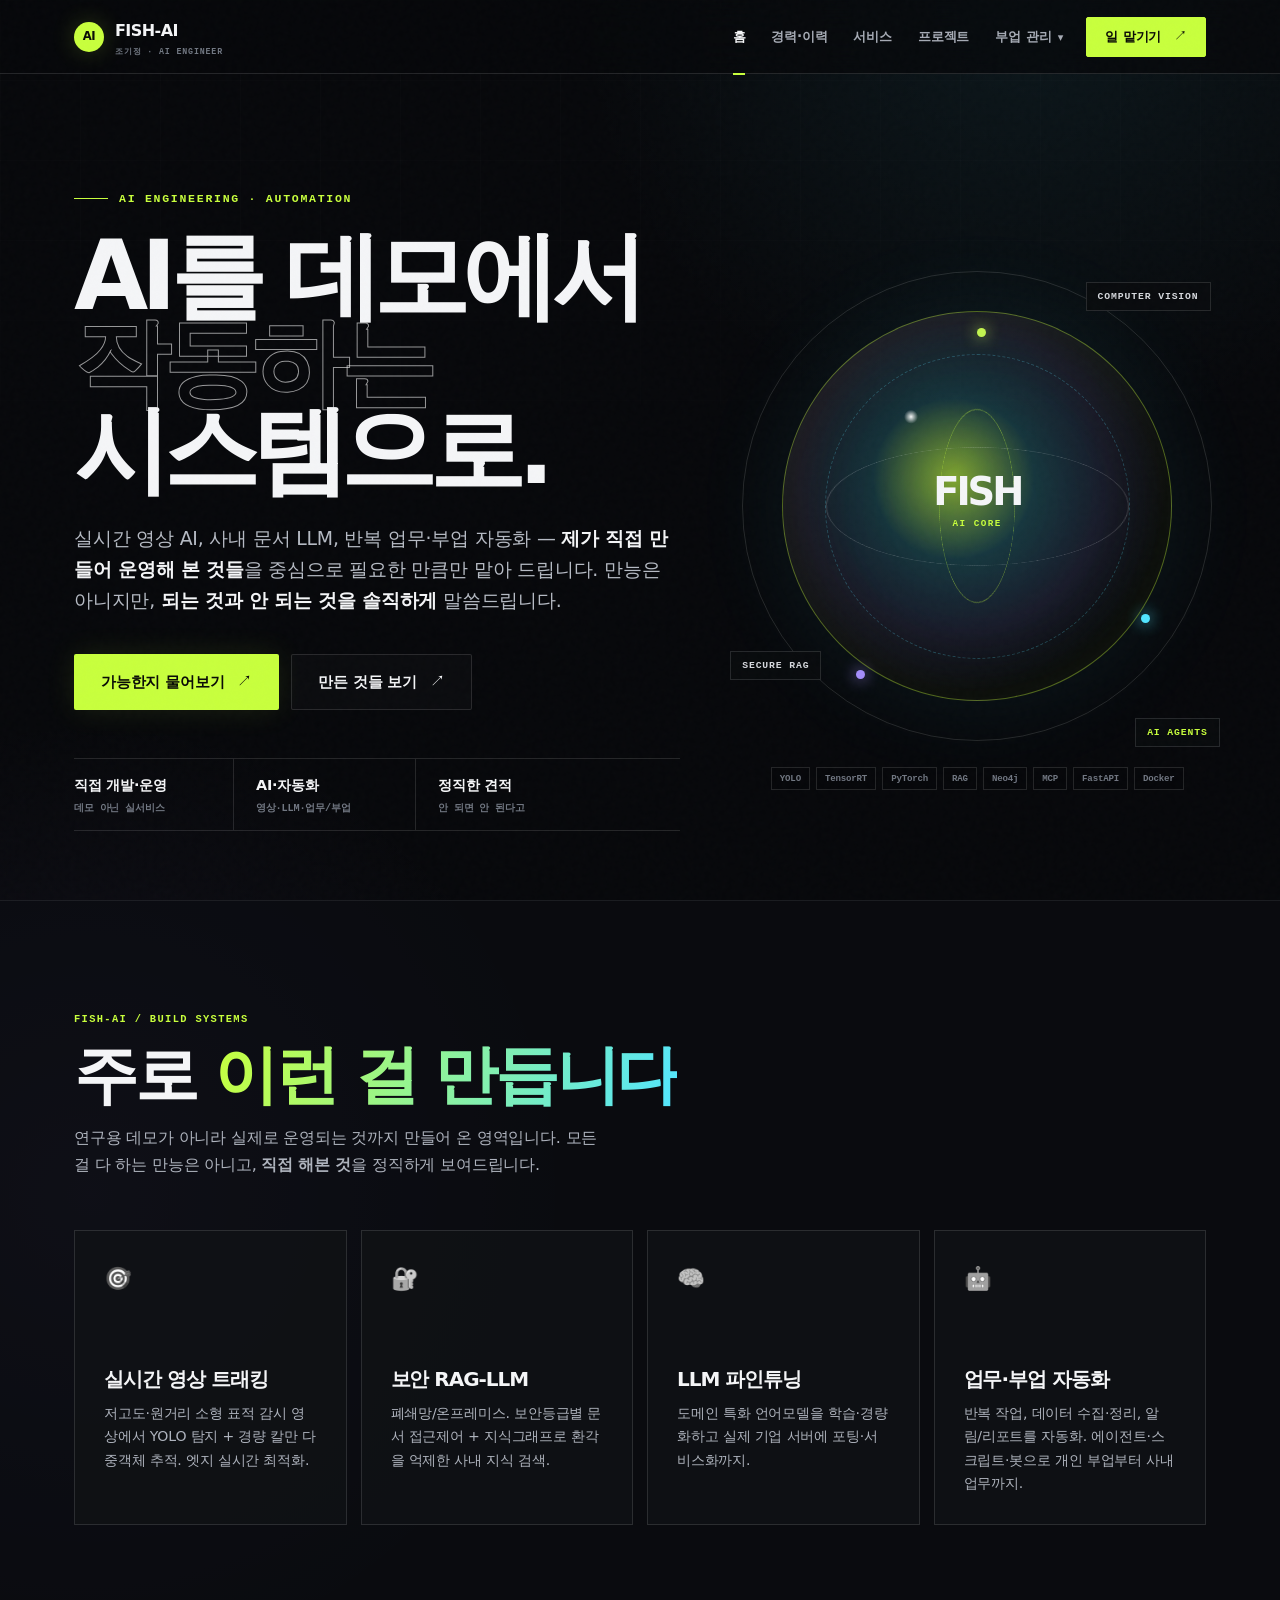
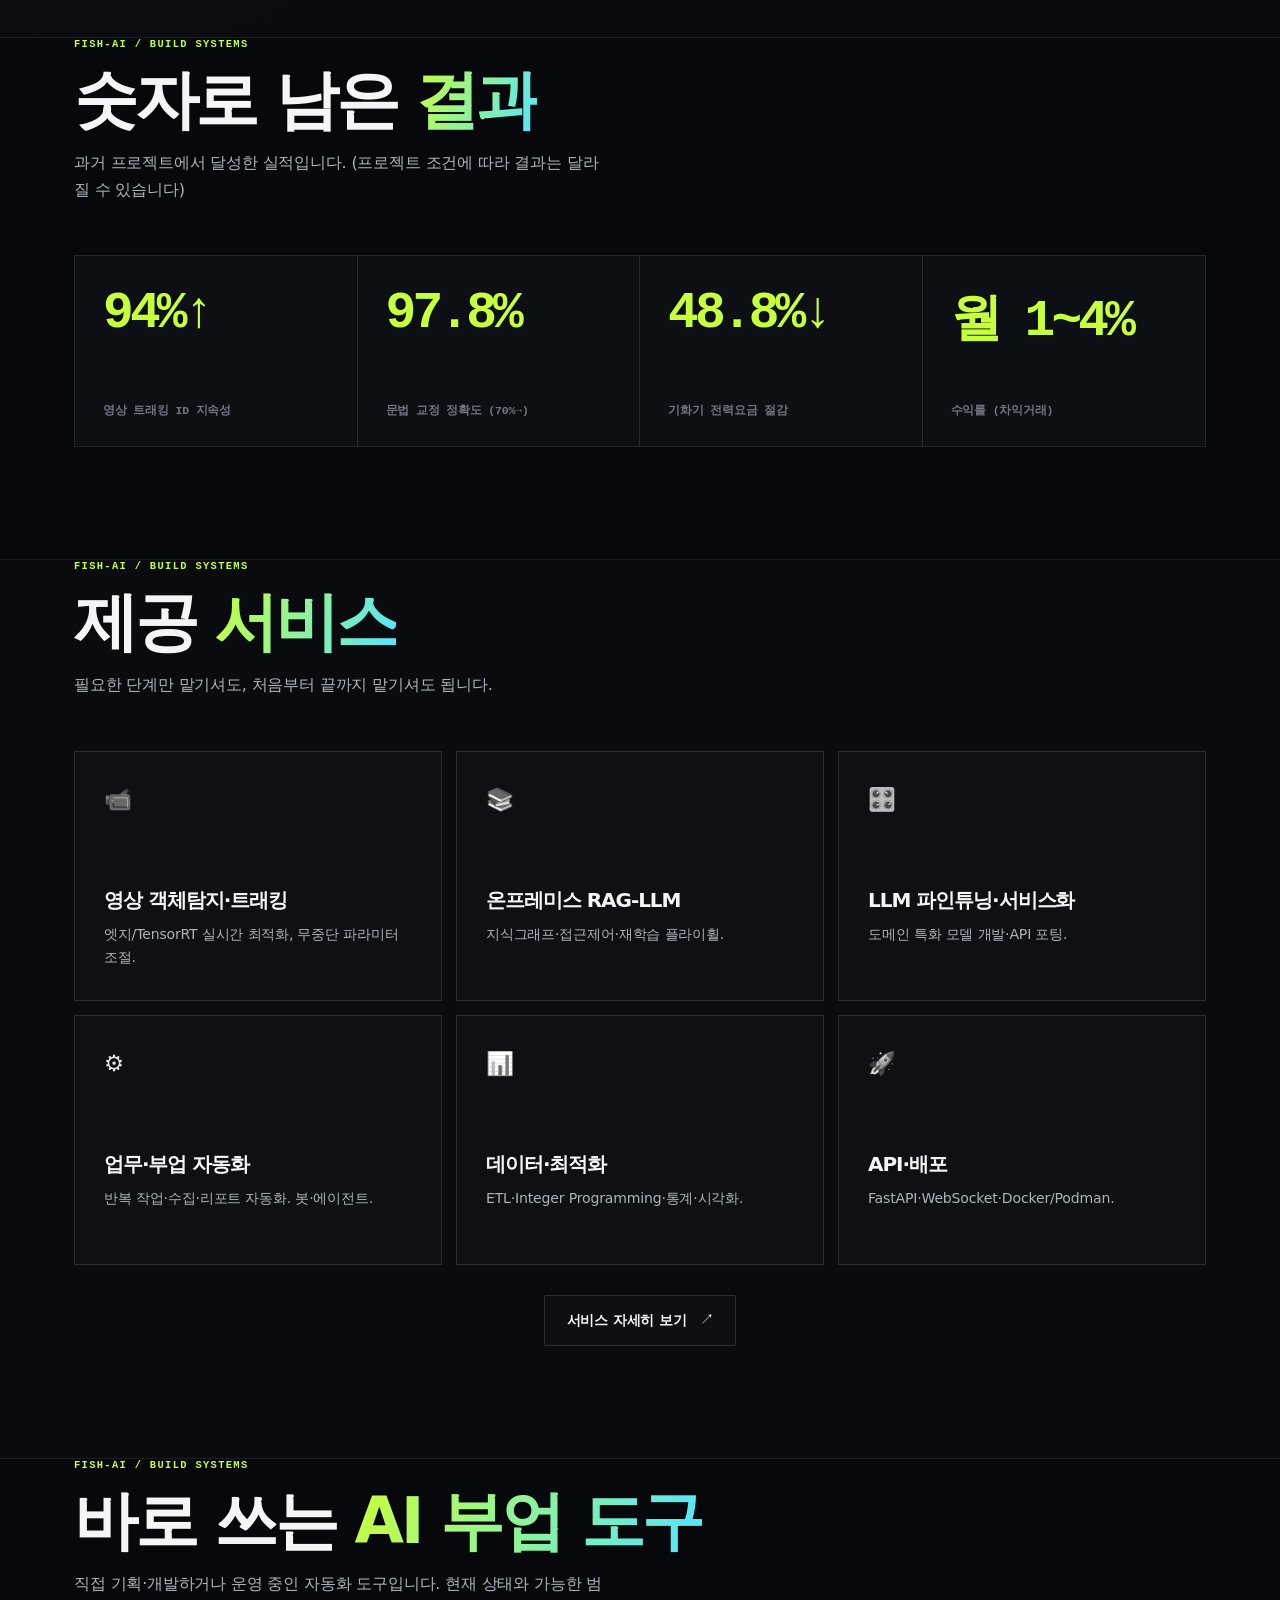
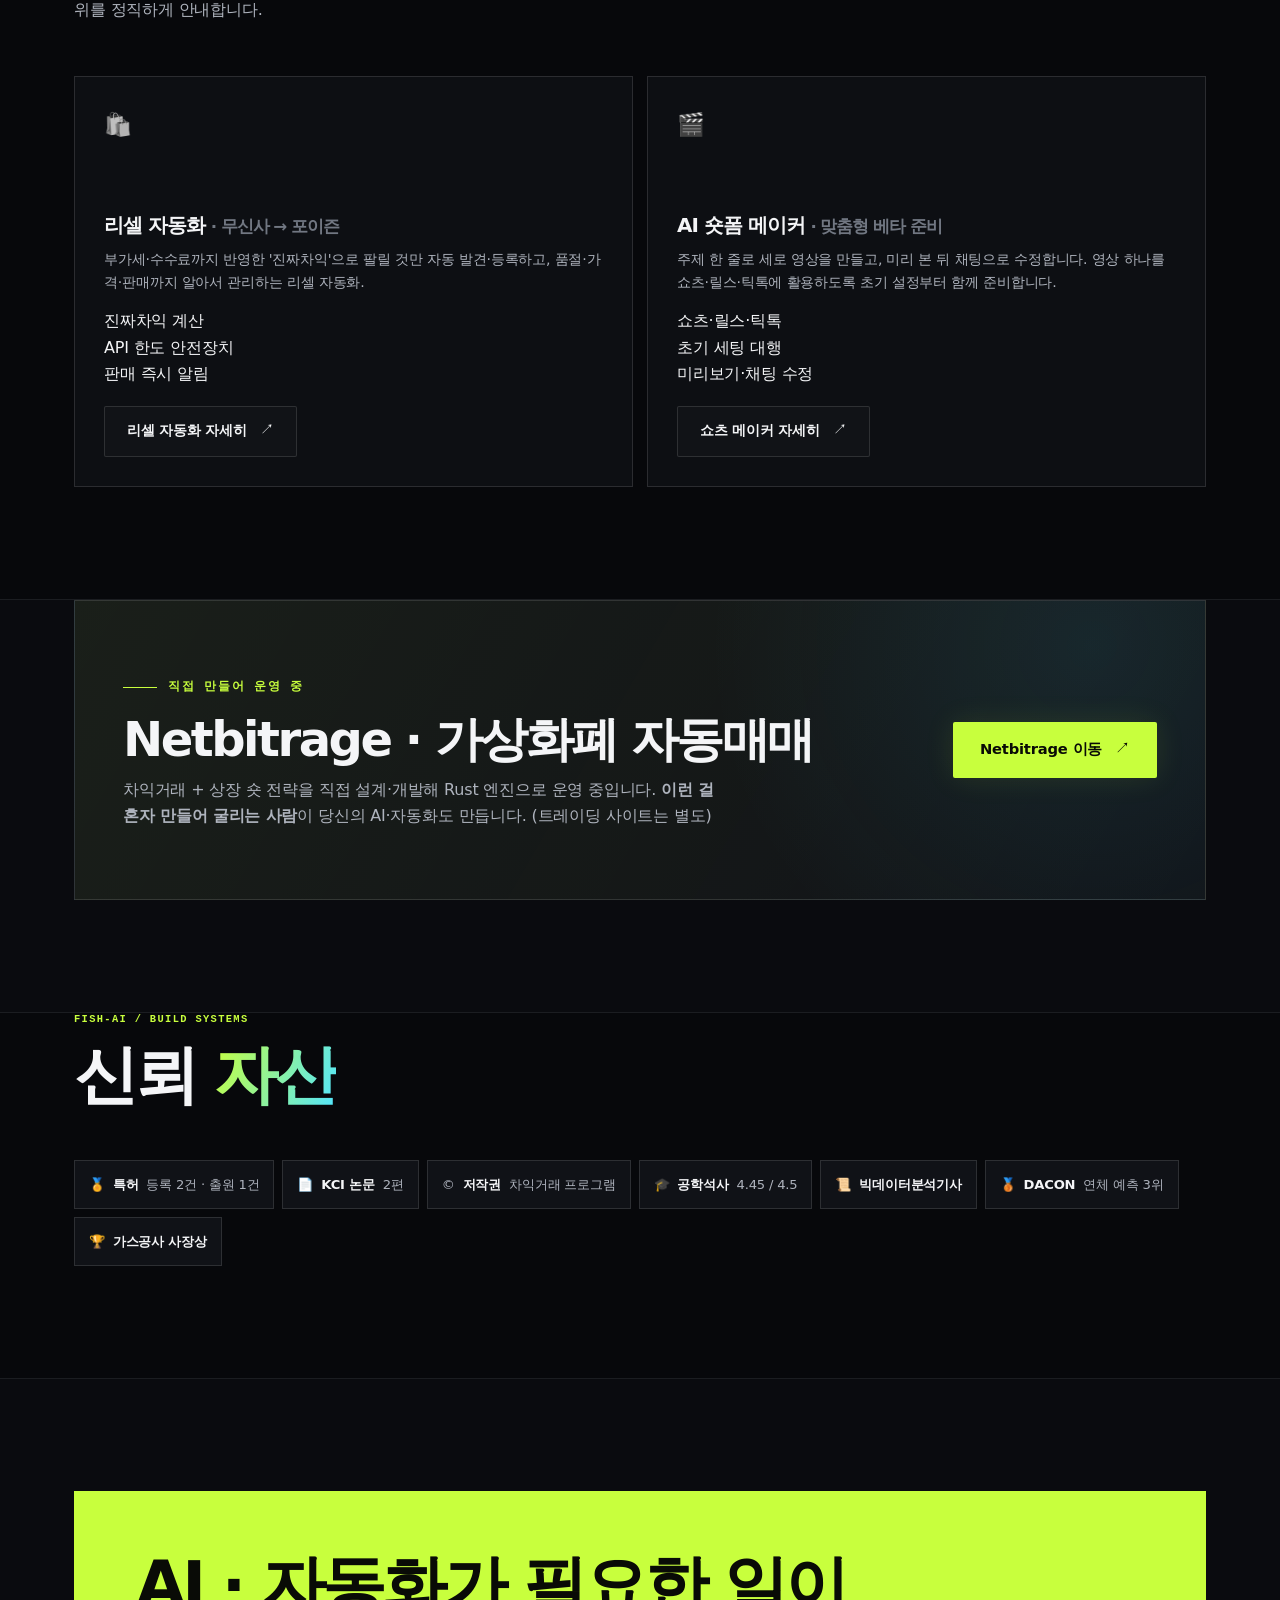
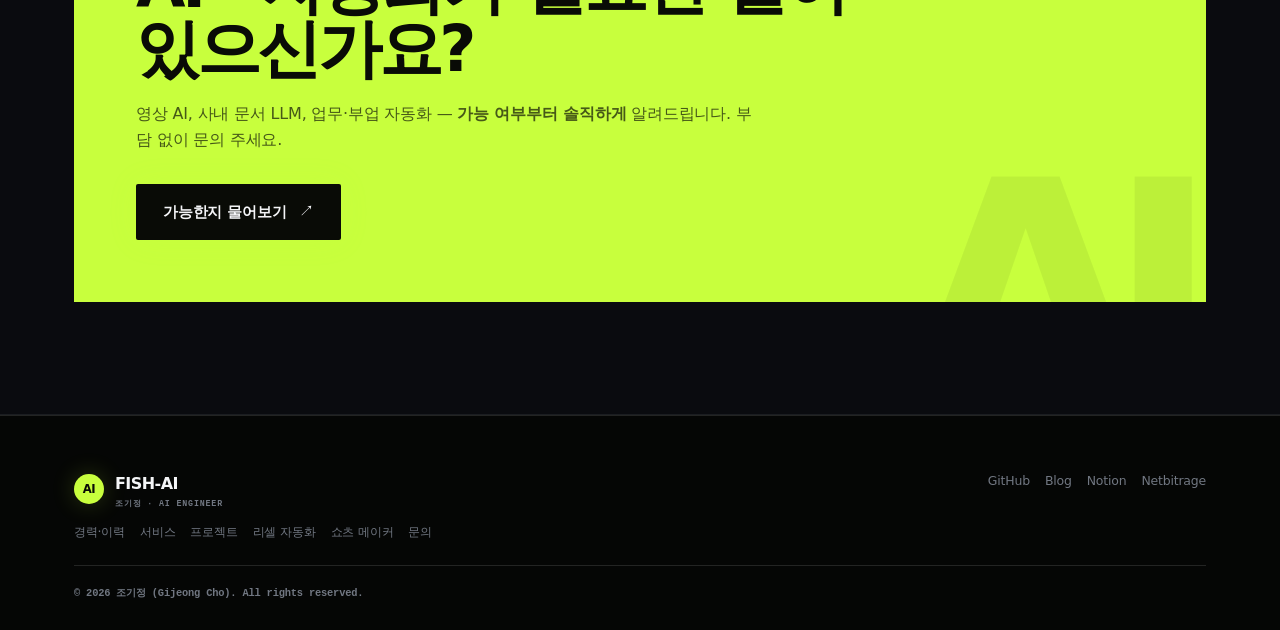
==== commit 6bfec6e0: "홈페이지 개선" ====
--- a/index.html
+++ b/index.html
@@ -143,7 +143,7 @@
           <div class="card reveal"><div class="ico">🚀</div><h3>API·배포</h3><p>FastAPI·WebSocket·Docker/Podman.</p></div>
         </div>
         <div style="text-align:center;margin-top:30px" class="reveal">
-          <a class="btn btn-ghost" href="services.html">서비스 자세히 보기 →</a>
+          <a class="btn btn-ghost" href="services.html">서비스 자세히 보기</a>
         </div>
       </div>
     </section>
@@ -153,7 +153,7 @@
       <div class="wrap">
         <div class="section-head reveal">
           <h2 class="section-title">바로 쓰는 <span class="grad-text">AI 부업 도구</span></h2>
-          <p class="section-sub">직접 만들어 운영 중인 제품입니다. 상담·데모·도입을 문의하실 수 있습니다.</p>
+          <p class="section-sub">직접 기획·개발하거나 운영 중인 자동화 도구입니다. 현재 상태와 가능한 범위를 정직하게 안내합니다.</p>
         </div>
         <div class="grid grid-2">
           <div class="card reveal">
@@ -163,16 +163,16 @@
             <div class="proj metrics" style="margin-top:14px">
               <span>진짜차익 계산</span><span>API 한도 안전장치</span><span>판매 즉시 알림</span>
             </div>
-            <div style="margin-top:18px"><a class="btn btn-ghost" href="resell.html">리셀 자동화 자세히 →</a></div>
+            <div style="margin-top:18px"><a class="btn btn-ghost" href="resell.html">리셀 자동화 자세히</a></div>
           </div>
           <div class="card reveal">
             <div class="ico">🎬</div>
-            <h3>AI 쇼츠 메이커 <small style="color:var(--muted);font-weight:600">· 내 API 키</small></h3>
-            <p>내 API 키로 단계별 리더보드에서 지금 가장 좋은 모델을 골라, 세로형(9:16) 쇼츠를 대본→음성→이미지/영상→자막→합성까지 자동 생성.</p>
+            <h3>AI 숏폼 메이커 <small style="color:var(--muted);font-weight:600">· 맞춤형 베타 준비</small></h3>
+            <p>주제 한 줄로 세로 영상을 만들고, 미리 본 뒤 채팅으로 수정합니다. 영상 하나를 쇼츠·릴스·틱톡에 활용하도록 초기 설정부터 함께 준비합니다.</p>
             <div class="proj metrics" style="margin-top:14px">
-              <span>내 키 · 구독 종속 없음</span><span>최신 최고 모델</span><span>미리보기+채팅 수정</span>
+              <span>쇼츠·릴스·틱톡</span><span>초기 세팅 대행</span><span>미리보기·채팅 수정</span>
             </div>
-            <div style="margin-top:18px"><a class="btn btn-ghost" href="make_shorts.html">쇼츠 메이커 자세히 →</a></div>
+            <div style="margin-top:18px"><a class="btn btn-ghost" href="make_shorts.html">쇼츠 메이커 자세히</a></div>
           </div>
         </div>
       </div>
@@ -188,7 +188,7 @@
             <p>차익거래 + 상장 숏 전략을 직접 설계·개발해 Rust 엔진으로 운영 중입니다.
                <b>이런 걸 혼자 만들어 굴리는 사람</b>이 당신의 AI·자동화도 만듭니다. (트레이딩 사이트는 별도)</p>
           </div>
-          <a class="btn btn-primary btn-lg" href="http://netbitrage.kro.kr" target="_blank" rel="noopener">Netbitrage 이동 ↗</a>
+          <a class="btn btn-primary btn-lg" href="http://netbitrage.kro.kr" target="_blank" rel="noopener">Netbitrage 이동</a>
         </div>
       </div>
     </section>
--- a/css/style-v2.css
+++ b/css/style-v2.css
@@ -691,6 +691,287 @@
 .hero-card::after { opacity: .6; }
 .hero-card h3 { color: var(--mint); font: 700 .7rem var(--mono); letter-spacing: .1em; }
 
+/* ---------- Shorts maker preview ---------- */
+.beta-note {
+  max-width: 650px;
+  margin-top: 18px;
+  padding: 11px 14px;
+  border-left: 2px solid var(--mint);
+  color: var(--muted);
+  background: rgba(200,255,61,.045);
+  font-size: .78rem;
+}
+
+.beta-note b { color: var(--mint); }
+.mobile-only-break { display: none; }
+
+.shorts-preview {
+  position: relative;
+  overflow: hidden;
+  min-height: 550px;
+  border: 1px solid rgba(200,255,61,.25);
+  background:
+    radial-gradient(circle at 70% 20%, rgba(82,229,255,.1), transparent 18rem),
+    linear-gradient(145deg, #12150f, #090a0d 70%);
+  box-shadow: var(--shadow);
+}
+
+.shorts-preview::before {
+  content: "";
+  position: absolute;
+  inset: -18px 18px 18px -18px;
+  z-index: -1;
+  border: 1px solid var(--line);
+}
+
+.preview-top {
+  min-height: 48px;
+  padding: 0 15px;
+  display: flex;
+  align-items: center;
+  justify-content: space-between;
+  border-bottom: 1px solid var(--line);
+  color: var(--muted);
+  font: 700 .58rem var(--mono);
+  letter-spacing: .08em;
+}
+
+.preview-top b {
+  display: flex;
+  align-items: center;
+  gap: 7px;
+  color: var(--mint);
+}
+
+.preview-top b::before {
+  content: "";
+  width: 6px;
+  height: 6px;
+  border-radius: 50%;
+  background: var(--mint);
+  box-shadow: 0 0 12px var(--mint);
+}
+
+.preview-workspace {
+  min-height: 420px;
+  padding: 24px;
+  display: grid;
+  grid-template-columns: .88fr 1.12fr;
+  align-items: center;
+  gap: 22px;
+}
+
+.phone-frame {
+  width: 100%;
+  max-width: 205px;
+  aspect-ratio: 9 / 16;
+  margin-inline: auto;
+  padding: 5px;
+  border: 1px solid rgba(255,255,255,.25);
+  border-radius: 18px;
+  background: #050605;
+  box-shadow: 0 18px 45px rgba(0,0,0,.45);
+}
+
+.phone-video {
+  position: relative;
+  overflow: hidden;
+  width: 100%;
+  height: 100%;
+  display: flex;
+  flex-direction: column;
+  justify-content: flex-end;
+  padding: 17px 12px;
+  border-radius: 13px;
+  background:
+    linear-gradient(to top, rgba(0,0,0,.82), transparent 62%),
+    radial-gradient(circle at 50% 26%, rgba(200,255,61,.7), rgba(82,229,255,.22) 20%, rgba(167,139,250,.16) 38%, #151822 68%);
+}
+
+.phone-video::before,
+.phone-video::after {
+  content: "";
+  position: absolute;
+  top: 16%;
+  left: 50%;
+  width: 62%;
+  aspect-ratio: 1;
+  border: 1px solid rgba(255,255,255,.25);
+  border-radius: 50%;
+  transform: translateX(-50%) rotateX(65deg);
+}
+
+.phone-video::after {
+  top: 21%;
+  width: 42%;
+  border-color: rgba(200,255,61,.45);
+  transform: translateX(-50%) rotateY(65deg);
+}
+
+.video-badge {
+  position: absolute;
+  z-index: 2;
+  top: 12px;
+  left: 12px;
+  padding: 4px 6px;
+  border: 1px solid rgba(255,255,255,.25);
+  color: white;
+  font: 700 .52rem var(--mono);
+}
+
+.play-button {
+  position: absolute;
+  z-index: 2;
+  top: 38%;
+  left: 50%;
+  width: 39px;
+  height: 39px;
+  display: grid;
+  place-items: center;
+  border: 1px solid rgba(255,255,255,.5);
+  border-radius: 50%;
+  color: #090b06;
+  background: var(--mint);
+  font-size: .7rem;
+  transform: translate(-50%, -50%);
+}
+
+.phone-video strong {
+  position: relative;
+  z-index: 2;
+  color: white;
+  font-size: 1.15rem;
+  line-height: 1.05;
+  letter-spacing: -.05em;
+}
+
+.caption-line {
+  position: relative;
+  z-index: 2;
+  margin-top: 9px;
+  padding: 5px 6px;
+  color: #090b06;
+  background: var(--mint);
+  font-size: .55rem;
+  font-weight: 800;
+  text-align: center;
+}
+
+.preview-side {
+  min-width: 0;
+  display: flex;
+  flex-direction: column;
+  gap: 10px;
+}
+
+.chat-bubble {
+  padding: 12px;
+  border: 1px solid var(--line);
+  color: var(--text-2);
+  background: rgba(255,255,255,.035);
+  font-size: .7rem;
+}
+
+.chat-bubble.user { margin-left: 15px; border-color: rgba(82,229,255,.22); }
+.chat-bubble.ai { margin-right: 15px; }
+.chat-bubble.ai span { margin-right: 5px; color: var(--mint); }
+
+.scene-timeline {
+  margin-top: 20px;
+  padding-top: 12px;
+  display: grid;
+  grid-template-columns: repeat(4, 1fr);
+  gap: 5px;
+  border-top: 1px solid var(--line);
+}
+
+.scene-timeline i {
+  height: 42px;
+  border: 1px solid var(--line);
+  background: linear-gradient(135deg, rgba(82,229,255,.12), rgba(167,139,250,.08));
+}
+
+.scene-timeline i.active {
+  border-color: var(--mint);
+  box-shadow: inset 0 -3px 0 var(--mint);
+}
+
+.platform-row {
+  display: grid;
+  grid-template-columns: repeat(3, 1fr);
+  border-top: 1px solid var(--line);
+}
+
+.platform-row span {
+  min-height: 65px;
+  padding: 12px;
+  border-right: 1px solid var(--line);
+  color: var(--muted);
+  font: 600 .54rem/1.35 var(--mono);
+}
+
+.platform-row span:last-child { border-right: 0; }
+.platform-row b { color: var(--text); font-size: .68rem; letter-spacing: .06em; }
+
+.plan-featured {
+  border-color: rgba(200,255,61,.55);
+  background:
+    linear-gradient(145deg, rgba(200,255,61,.08), transparent 55%),
+    var(--panel);
+}
+
+.plan-featured::after {
+  content: "RECOMMENDED";
+  position: absolute;
+  top: 14px;
+  right: 14px;
+  color: var(--mint);
+  font: 700 .55rem var(--mono);
+  letter-spacing: .08em;
+}
+
+.faq-list { border-top: 1px solid var(--line); }
+
+.faq-list details {
+  border-bottom: 1px solid var(--line);
+  background: rgba(255,255,255,.012);
+}
+
+.faq-list summary {
+  position: relative;
+  min-height: 82px;
+  padding: 24px 54px 24px 0;
+  display: flex;
+  align-items: center;
+  gap: 28px;
+  color: var(--text);
+  font-size: 1.05rem;
+  font-weight: 750;
+  cursor: pointer;
+  list-style: none;
+}
+
+.faq-list summary::-webkit-details-marker { display: none; }
+.faq-list summary span { color: var(--mint); font: 700 .65rem var(--mono); }
+
+.faq-list summary::after {
+  content: "+";
+  position: absolute;
+  right: 14px;
+  color: var(--mint);
+  font: 400 1.5rem var(--mono);
+  transition: transform .2s;
+}
+
+.faq-list details[open] summary::after { transform: rotate(45deg); }
+
+.faq-list details p {
+  max-width: 850px;
+  padding: 0 54px 28px 55px;
+  color: var(--text-2);
+  font-size: .9rem;
+}
+
 /* ---------- Contact ---------- */
 .contact-grid { gap: 16px; grid-template-columns: 1.15fr .85fr; }
 .form-panel, .info-panel {
@@ -849,6 +1130,16 @@
     padding: 12px 14px 22px;
     border-bottom-color: var(--line);
     background: rgba(9,10,13,.98);
+    visibility: hidden;
+    opacity: 0;
+    pointer-events: none;
+    transform: translateY(calc(-100% - 80px));
+  }
+  .nav-links.open {
+    visibility: visible;
+    opacity: 1;
+    pointer-events: auto;
+    transform: none;
   }
   .nav-links > a {
     padding: 14px 10px;
@@ -862,7 +1153,8 @@
   section { padding: 82px 0; }
   h2.section-title { font-size: clamp(2.25rem, 12vw, 3.2rem); }
   .home-page .hero { padding: 66px 0 34px; }
-  .home-page .hero h1 { font-size: clamp(3.5rem, 17vw, 5.1rem); }
+  .home-page .hero h1 { font-size: clamp(3.25rem, 15vw, 4.7rem); }
+  .mobile-only-break { display: inline; }
   .home-page .hero p.lead { font-size: .96rem; }
   .hero-cta { flex-direction: column; align-items: stretch; }
   .home-page .hero-meta { display: grid; grid-template-columns: 1fr 1fr; }
@@ -897,10 +1189,26 @@
   body:not(.home-page) main > .hero:first-child .hero-grid {
     grid-template-columns: 1fr;
   }
+  .shorts-preview { max-width: 620px; margin-inline: auto; }
   .contact-grid { grid-template-columns: 1fr; }
+  .faq-list summary { gap: 15px; font-size: .93rem; }
+  .faq-list details p { padding-left: 36px; padding-right: 18px; }
   .form-panel, .info-panel { padding: 25px 20px; }
   .cta-band { min-height: 430px; padding: 40px 25px; }
   .footer-grid { flex-direction: column; }
+}
+
+@media (max-width: 440px) {
+  .shorts-preview { min-height: 500px; }
+  .preview-workspace { min-height: 375px; padding: 16px 12px; gap: 12px; }
+  .phone-frame { max-width: 145px; border-radius: 14px; }
+  .phone-video { border-radius: 10px; padding: 13px 8px; }
+  .phone-video strong { font-size: .86rem; }
+  .caption-line { font-size: .48rem; }
+  .chat-bubble { padding: 9px; font-size: .6rem; }
+  .chat-bubble.user { margin-left: 4px; }
+  .chat-bubble.ai { margin-right: 4px; }
+  .scene-timeline i { height: 32px; }
 }
 
 @media (prefers-reduced-motion: reduce) {
